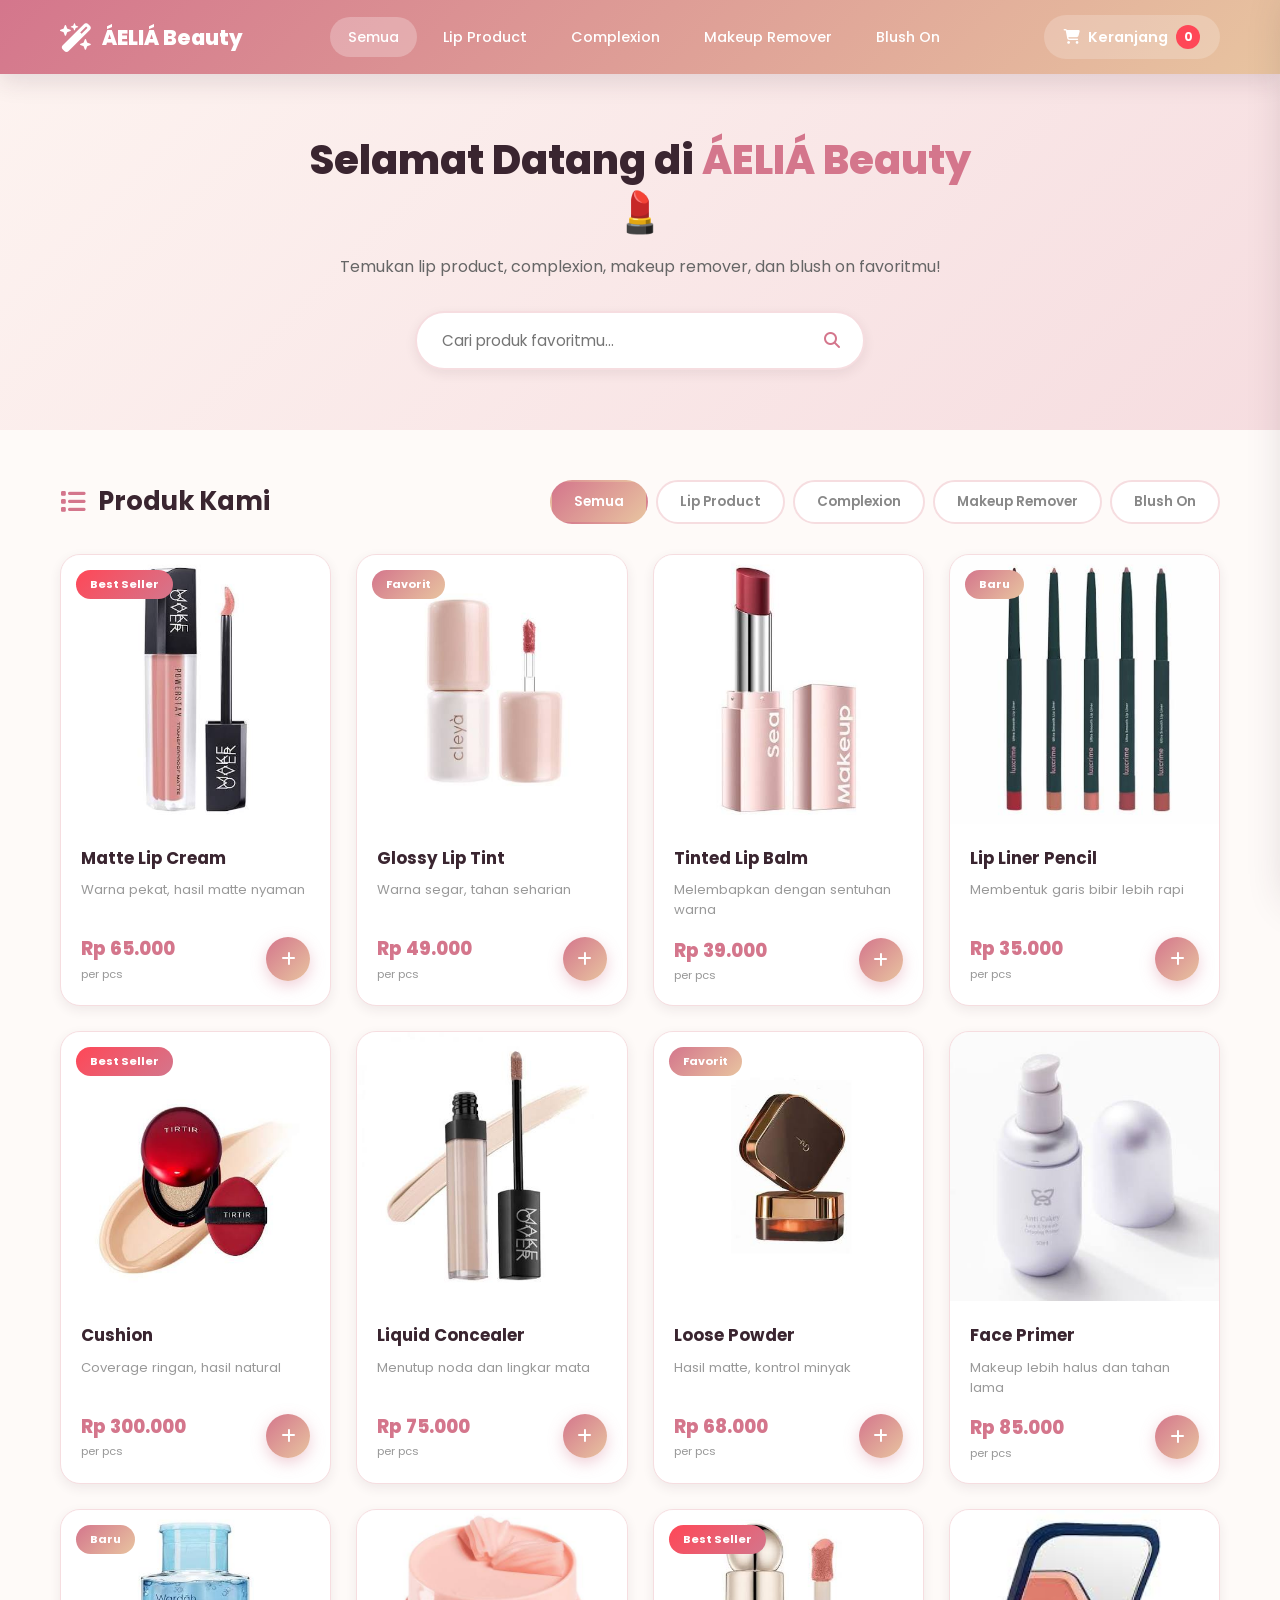
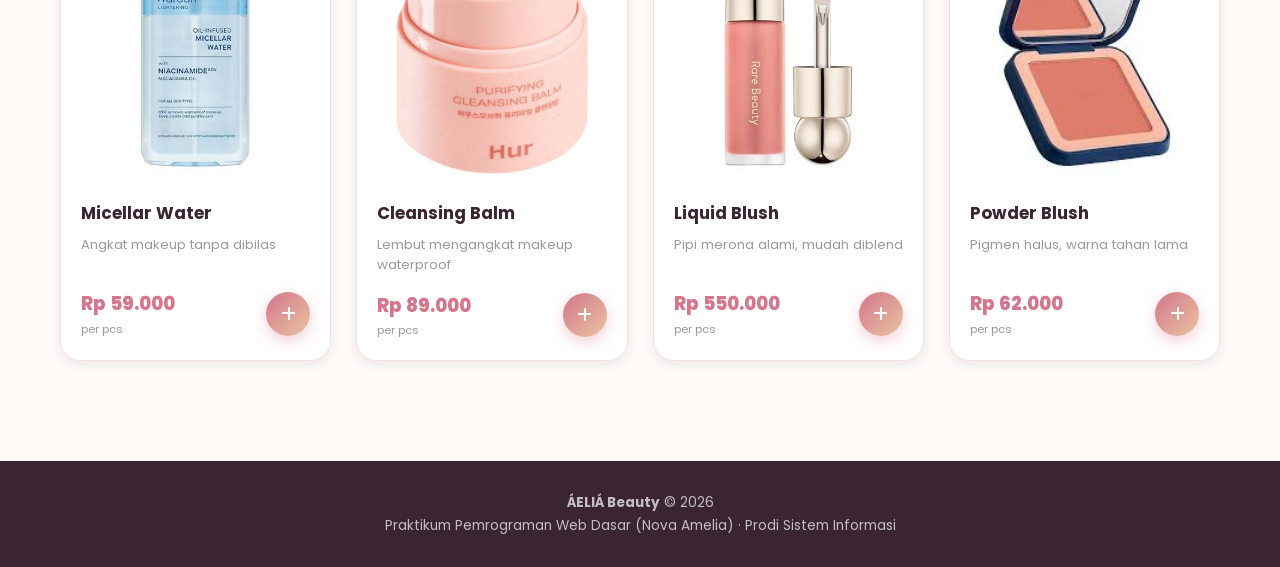
==== index.html @ 1821b833 "ini ubah ya tugas 09" ====
<!DOCTYPE html>
<html lang="id">

<head>
    <meta charset="UTF-8">
    <meta name="viewport" content="width=device-width, initial-scale=1.0">
    <title>ÁELIÁ Beauty - Your favorite makeup</title>
    <script src="https://code.jquery.com/jquery-3.7.1.min.js"
        integrity="sha256-/JqT3SQfawRcv/BIHPThkBvs0OEvtFFmqPF/lYI/Cxo=" crossorigin="anonymous"></script>
    <link rel="stylesheet" href="https://cdnjs.cloudflare.com/ajax/libs/font-awesome/6.4.0/css/all.min.css">
    <link href="https://fonts.googleapis.com/css2?family=Poppins:wght@300;400;500;600;700;800&display=swap"
        rel="stylesheet">
    <link rel="stylesheet" href="style.css">
</head>

<body>
    <!-- NAVBAR -->
    <nav class="navbar">
        <div class="nav-container">
            <div class="logo"><i class="fas fa-wand-magic-sparkles"></i><span>ÁELIÁ Beauty</span></div>
            <div class="nav-menu" id="navMenu">
                <a class="nav-link active" data-filter="all">Semua</a>
                <a class="nav-link" data-filter="lip-product">Lip Product</a>
                <a class="nav-link" data-filter="complexion">Complexion</a>
                <a class="nav-link" data-filter="makeup-remover">Makeup Remover</a>
                <a class="nav-link" data-filter="blush-on">Blush On</a>
            </div>
            <div class="cart-btn" id="cartBtn">
                <i class="fas fa-shopping-cart"></i><span class="cart-text">Keranjang</span>
                <span class="cart-badge" id="cartBadge">0</span>
            </div>
            <div class="hamburger" id="hamburger"><i class="fas fa-bars"></i></div>
        </div>
    </nav>

    <!-- HERO -->
    <section class="hero">
        <div class="hero-content">
            <h1>Selamat Datang di <span>ÁELIÁ Beauty</span> 💄</h1>
            <p>Temukan lip product, complexion, makeup remover, dan blush on favoritmu!</p>
            <div class="search-box">
                <input type="text" id="searchProduk" placeholder="Cari produk favoritmu...">
                <i class="fas fa-search"></i>
            </div>
        </div>
    </section>

    <!-- PRODUK -->
    <section class="produk-section">
        <div class="section-header">
            <h2><i class="fas fa-list"></i> Produk Kami</h2>
            <div class="filter-btns">
                <button class="filter-btn active" data-cat="all">Semua</button>
                <button class="filter-btn" data-cat="lip-product">Lip Product</button>
                <button class="filter-btn" data-cat="complexion">Complexion</button>
                <button class="filter-btn" data-cat="makeup-remover">Makeup Remover</button>
                <button class="filter-btn" data-cat="blush-on">Blush On</button>
            </div>
        </div>
        <div class="produk-grid" id="produkGrid"></div>
    </section>

    <!-- CART SIDEBAR -->
    <div class="cart-overlay" id="cartOverlay"></div>
    <aside class="cart-sidebar" id="cartSidebar">
        <div class="cart-header">
            <h3><i class="fas fa-shopping-bag"></i> Keranjang Belanja</h3>
            <button class="cart-close" id="cartClose"><i class="fas fa-times"></i></button>
        </div>
        <div class="cart-items" id="cartItems"></div>
        <div class="cart-footer">
            <div class="diskon-info" id="diskonInfo"></div>
            <div class="cart-total">
                <span>Total:</span>
                <span class="total-price" id="cartTotal">Rp 0</span>
            </div>
            <button class="btn-checkout" id="btnCheckout"><i class="fas fa-check-circle"></i> Checkout Sekarang</button>
        </div>
    </aside>

    <!-- MODAL FORM PEMBELI (Latihan 3) -->
    <div class="modal-overlay" id="modalOverlay">
        <div class="modal" role="dialog" aria-modal="true">
            <div class="modal-header">
                <h3><i class="fas fa-user-edit"></i> Data Pembeli</h3>
                <button class="cart-close" id="modalClose" type="button"><i class="fas fa-times"></i></button>
            </div>
            <form id="formPembeli" novalidate>
                <div class="modal-body">
                    <div class="ringkasan" id="ringkasanPesanan"></div>
                    <div class="form-group">
                        <label for="inputNama">Nama Lengkap</label>
                        <input type="text" id="inputNama" placeholder="Contoh: Nova  Amelia">
                        <span class="error-msg" id="errNama"></span>
                    </div>
                    <div class="form-group">
                        <label for="inputAlamat">Alamat Pengiriman</label>
                        <textarea id="inputAlamat" rows="3" placeholder="Jl. Kota Baru No. 25, Pontianak"></textarea>
                        <span class="error-msg" id="errAlamat"></span>
                    </div>
                    <div class="form-group">
                        <label for="inputHp">No. HP</label>
                        <input type="tel" id="inputHp" placeholder="08xxxxxxxxxx">
                        <span class="error-msg" id="errHp"></span>
                    </div>
                </div>
                <div class="modal-footer">
                    <button type="submit" class="btn-checkout" id="btnKonfirmasi"><i class="fas fa-check-circle"></i>
                        Konfirmasi Pesanan</button>
                </div>
            </form>
        </div>
    </div>

    <!-- TOAST -->
    <div class="toast" id="toast"><i class="fas fa-check-circle"></i><span id="toastMsg">Produk ditambahkan!</span>
    </div>

    <!-- FOOTER -->
    <footer class="footer">
        <p><strong>ÁELIÁ Beauty</strong> © 2026</p>
        <p>Praktikum Pemrograman Web Dasar (Nova Amelia) · Prodi Sistem Informasi</p>
    </footer>

    <script src="script.js"></script>
</body>

</html>
---- style.css ----
/* RESET & VARIABEL */
* {
    margin: 0;
    padding: 0;
    box-sizing: border-box;
}

:root {
    --primary: #d4768c;
    --primary-dark: #b95a72;
    --secondary: #e8c4a0;
    --accent: #c9a3a8;
    --dark: #3a2530;
    --light: #fdf3f0;
    --gradient: linear-gradient(135deg, #d4768c 0%, #e8c4a0 100%);
    --shadow-sm: 0 4px 12px rgba(58, 37, 48, .08);
    --shadow-md: 0 8px 25px rgba(58, 37, 48, .12);
    --shadow-lg: 0 15px 40px rgba(212, 118, 140, .25);
    --radius: 20px;
}

body {
    font-family: 'Poppins', sans-serif;
    background: #fefaf8;
    color: var(--dark);
    line-height: 1.7;
    overflow-x: hidden;
}

/* NAVBAR */
.navbar {
    background: var(--gradient);
    padding: 15px 0;
    position: sticky;
    top: 0;
    z-index: 100;
    box-shadow: var(--shadow-md);
}

.nav-container {
    max-width: 1200px;
    margin: 0 auto;
    padding: 0 20px;
    display: flex;
    justify-content: space-between;
    align-items: center;
    gap: 20px;
}

.logo {
    display: flex;
    align-items: center;
    gap: 10px;
    color: white;
    font-size: 1.3rem;
    font-weight: 800;
}

.logo i {
    font-size: 1.8rem;
}

.nav-menu {
    display: flex;
    gap: 8px;
    flex-wrap: wrap;
}

.nav-link {
    color: white;
    padding: 8px 18px;
    border-radius: 50px;
    font-size: .9rem;
    font-weight: 500;
    cursor: pointer;
    transition: .3s;
}

.nav-link:hover,
.nav-link.active {
    background: rgba(255, 255, 255, .25);
}

.cart-btn {
    background: rgba(255, 255, 255, .2);
    padding: 10px 20px;
    border-radius: 50px;
    color: white;
    font-weight: 600;
    font-size: .9rem;
    cursor: pointer;
    display: flex;
    align-items: center;
    gap: 8px;
    transition: .3s;
}

.cart-badge {
    background: #ff4757;
    color: white;
    width: 24px;
    height: 24px;
    border-radius: 50%;
    display: flex;
    align-items: center;
    justify-content: center;
    font-size: .75rem;
    font-weight: 700;
}

.hamburger {
    display: none;
    color: white;
    font-size: 1.5rem;
    cursor: pointer;
    background: none;
    border: none;
}

/* HERO */
.hero {
    background: linear-gradient(135deg, #fdf3f0, #f6dde0);
    padding: 60px 20px;
    text-align: center;
    position: relative;
    overflow: hidden;
}

.hero-content {
    max-width: 700px;
    margin: 0 auto;
    position: relative;
    z-index: 1;
}

.hero h1 {
    font-size: 2.5rem;
    color: var(--dark);
    margin-bottom: 15px;
    font-weight: 800;
    line-height: 1.3;
}

.hero p {
    color: #666;
    margin-bottom: 30px;
}

.hero h1 span {
    color: var(--primary);
}

.search-box {
    max-width: 450px;
    margin: 0 auto;
    position: relative;
}

.search-box input {
    width: 100%;
    padding: 16px 55px 16px 25px;
    border: 2px solid #f6dde0;
    border-radius: 50px;
    font-family: inherit;
    font-size: .95rem;
    outline: none;
    transition: .3s;
    background: white;
    box-shadow: var(--shadow-sm);
}

.search-box input:focus {
    border-color: var(--primary);
}

.search-box i {
    position: absolute;
    right: 25px;
    top: 50%;
    transform: translateY(-50%);
    color: var(--primary);
}

/* PRODUK SECTION */
.produk-section {
    max-width: 1200px;
    margin: 0 auto;
    padding: 50px 20px;
}

.section-header {
    display: flex;
    justify-content: space-between;
    align-items: center;
    margin-bottom: 30px;
    flex-wrap: wrap;
    gap: 20px;
}

.section-header h2 {
    font-size: 1.6rem;
    color: var(--dark);
    display: flex;
    align-items: center;
    gap: 12px;
}

.section-header h2 i {
    color: var(--primary);
}

.filter-btns {
    display: flex;
    gap: 8px;
    flex-wrap: wrap;
}

.filter-btn {
    padding: 10px 22px;
    border: 2px solid #f6dde0;
    background: white;
    border-radius: 50px;
    font-size: .85rem;
    font-weight: 600;
    color: #888;
    cursor: pointer;
    transition: .3s;
    font-family: inherit;
}

.filter-btn:hover,
.filter-btn.active {
    background: var(--gradient);
    color: white;
    border-color: transparent;
}

.produk-grid {
    display: grid;
    grid-template-columns: repeat(auto-fill, minmax(240px, 1fr));
    gap: 25px;
}

/* KARTU PRODUK */
.produk-card {
    background: white;
    border-radius: var(--radius);
    overflow: hidden;
    box-shadow: var(--shadow-sm);
    transition: all .4s cubic-bezier(.4, 0, .2, 1);
    border: 1px solid #f6dde0;
    position: relative;
    animation: fadeInUp .5s ease;
}

@keyframes fadeInUp {
    from {
        opacity: 0;
        transform: translateY(20px);
    }

    to {
        opacity: 1;
        transform: translateY(0);
    }
}

.produk-card:hover {
    transform: translateY(-8px);
    border-color: var(--primary);
}

.produk-img {
    aspect-ratio: 1 / 1;
    background: linear-gradient(135deg, #f6dde0, #fdf3f0);
    display: flex;
    align-items: center;
    justify-content: center;
    position: relative;
    overflow: hidden;
}

.produk-img::before {
    content: attr(data-label);
    white-space: pre-line;
    text-align: center;
    font-size: .8rem;
    color: #c9a3a8;
}

.produk-img img {
    position: absolute;
    inset: 0;
    width: 100%;
    height: 100%;
    object-fit: cover;
}

.produk-badge {
    position: absolute;
    top: 15px;
    left: 15px;
    background: var(--gradient);
    color: white;
    padding: 5px 14px;
    border-radius: 50px;
    font-size: .7rem;
    font-weight: 700;
    z-index: 2;
}

.produk-badge.hot {
    background: linear-gradient(135deg, #ff4757, #d4768c);
}

.produk-info {
    padding: 20px;
}

.produk-info h3 {
    font-size: 1.05rem;
    color: var(--dark);
    margin-bottom: 8px;
    font-weight: 700;
}

.produk-info .desc {
    font-size: .82rem;
    color: #999;
    margin-bottom: 15px;
    line-height: 1.5;
    min-height: 38px;
}

.produk-footer {
    display: flex;
    justify-content: space-between;
    align-items: center;
}

.produk-price {
    font-size: 1.15rem;
    font-weight: 800;
    color: var(--primary);
}

.produk-price small {
    font-size: .7rem;
    color: #999;
    font-weight: 400;
    display: block;
}

.btn-add-cart {
    background: var(--gradient);
    color: white;
    border: none;
    width: 44px;
    height: 44px;
    border-radius: 50%;
    cursor: pointer;
    font-size: 1rem;
    transition: .3s;
    display: flex;
    align-items: center;
    justify-content: center;
    box-shadow: 0 5px 15px rgba(212, 118, 140, .35);
}

.btn-add-cart:hover {
    transform: scale(1.1);
}

/* CART SIDEBAR */
.cart-overlay {
    position: fixed;
    inset: 0;
    background: rgba(58, 37, 48, .5);
    z-index: 998;
    display: none;
}

.cart-sidebar {
    position: fixed;
    top: 0;
    right: -420px;
    width: 400px;
    max-width: 90vw;
    height: 100%;
    background: white;
    z-index: 999;
    box-shadow: -10px 0 40px rgba(58, 37, 48, .2);
    transition: right .4s cubic-bezier(.4, 0, .2, 1);
    display: flex;
    flex-direction: column;
}

.cart-sidebar.open {
    right: 0;
}

.cart-header {
    background: var(--gradient);
    color: white;
    padding: 22px 25px;
    display: flex;
    justify-content: space-between;
    align-items: center;
}

.cart-header h3 {
    font-size: 1.1rem;
    display: flex;
    align-items: center;
    gap: 10px;
}

.cart-close {
    background: rgba(255, 255, 255, .25);
    border: none;
    color: white;
    width: 35px;
    height: 35px;
    border-radius: 50%;
    cursor: pointer;
    font-size: 1rem;
    transition: .3s;
}

.cart-items {
    flex: 1;
    overflow-y: auto;
    padding: 20px;
}

.cart-empty {
    text-align: center;
    padding: 50px 20px;
    color: #bbb;
}

.cart-item {
    display: flex;
    gap: 12px;
    padding: 14px;
    background: var(--light);
    border-radius: 14px;
    margin-bottom: 12px;
    align-items: center;
}
/*ini sudah diganti*/
.cart-item-icon {
    overflow: hidden;
    width: 55px;
    height: 55px;
    background: white;
    border-radius: 12px;
    display: flex;
    align-items: center;
    justify-content: center;
    box-shadow: var(--shadow-sm);
}

.cart-item-icon img {
    width: 100%;
    height: 100%;
    object-fit: cover;
}

.cart-item-info {
    flex: 1;
}

.cart-item-info h5 {
    font-size: .88rem;
    color: var(--dark);
    margin-bottom: 4px;
    font-weight: 600;
    white-space: nowrap;
    overflow: hidden;
    text-overflow: ellipsis;
}

.cart-item-info .price {
    font-size: .85rem;
    color: var(--primary);
    font-weight: 700;
}

.qty-control {
    display: flex;
    align-items: center;
    gap: 6px;
    margin-top: 6px;
}

.qty-btn {
    width: 24px;
    height: 24px;
    border: none;
    background: white;
    border-radius: 6px;
    cursor: pointer;
    font-weight: 700;
    color: var(--primary);
    font-size: .8rem;
    display: flex;
    align-items: center;
    justify-content: center;
    box-shadow: 0 2px 4px rgba(0, 0, 0, .05);
}

.qty-value {
    font-size: .85rem;
    font-weight: 700;
    min-width: 22px;
    text-align: center;
}

.cart-item-remove {
    background: none;
    border: none;
    color: #ff4757;
    cursor: pointer;
    font-size: .95rem;
    padding: 6px;
    border-radius: 6px;
}

.cart-footer {
    padding: 20px 25px;
    background: var(--light);
    border-top: 2px dashed #f6dde0;
}

.cart-total {
    display: flex;
    justify-content: space-between;
    align-items: center;
    margin-bottom: 15px;
}

.cart-total>span:first-child {
    color: #888;
    font-size: .9rem;
}

.cart-total .total-price {
    font-size: 1.4rem;
    font-weight: 800;
    color: var(--primary);
    text-align: right;
}

.total-price .total-old {
    display: block;
    font-size: .8rem;
    font-weight: 400;
    color: #999;
    text-decoration: line-through;
}

.diskon-info {
    display: none;
    background: #e8fff1;
    color: #1e8e4f;
    font-size: .8rem;
    font-weight: 600;
    padding: 8px 14px;
    border-radius: 12px;
    margin-bottom: 12px;
}

.btn-checkout {
    width: 100%;
    padding: 15px;
    background: var(--gradient);
    color: white;
    border: none;
    border-radius: 50px;
    font-family: inherit;
    font-weight: 700;
    font-size: .95rem;
    cursor: pointer;
    display: flex;
    align-items: center;
    justify-content: center;
    gap: 10px;
    transition: .3s;
    box-shadow: 0 8px 20px rgba(212, 118, 140, .3);
}

.btn-checkout:disabled {
    opacity: .7;
    cursor: not-allowed;
}

/* MODAL FORM PEMBELI */
.modal-overlay {
    position: fixed;
    inset: 0;
    background: rgba(58, 37, 48, .6);
    z-index: 1100;
    display: none;
    align-items: center;
    justify-content: center;
    padding: 20px;
}

.modal {
    background: white;
    width: 100%;
    max-width: 440px;
    max-height: 92vh;
    overflow-y: auto;
    border-radius: var(--radius);
    box-shadow: var(--shadow-lg);
    animation: fadeInUp .35s ease;
}

.modal-header {
    background: var(--gradient);
    color: white;
    padding: 20px 25px;
    display: flex;
    justify-content: space-between;
    align-items: center;
    border-radius: var(--radius) var(--radius) 0 0;
}

.modal-header h3 {
    font-size: 1.05rem;
    display: flex;
    align-items: center;
    gap: 10px;
}

.modal-body {
    padding: 22px 25px 5px;
}

.ringkasan {
    background: var(--light);
    border-radius: 14px;
    padding: 12px 16px;
    margin-bottom: 18px;
    font-size: .85rem;
    color: #666;
    display: flex;
    justify-content: space-between;
    align-items: center;
}

.form-group {
    margin-bottom: 16px;
}

.form-group label {
    display: block;
    font-size: .85rem;
    font-weight: 600;
    margin-bottom: 6px;
}

.form-group input,
.form-group textarea {
    width: 100%;
    padding: 12px 16px;
    border: 2px solid #f6dde0;
    border-radius: 14px;
    font-family: inherit;
    font-size: .9rem;
    outline: none;
    transition: .3s;
    resize: vertical;
}

.form-group input:focus,
.form-group textarea:focus {
    border-color: var(--primary);
}

.form-group.invalid input,
.form-group.invalid textarea {
    border-color: #ff4757;
    background: #fff8f8;
}

.error-msg {
    display: none;
    color: #ff4757;
    font-size: .78rem;
    margin-top: 4px;
}

.form-group.invalid .error-msg {
    display: block;
}

/* TOAST */
.toast {
    position: fixed;
    bottom: 30px;
    left: 50%;
    transform: translateX(-50%) translateY(100px);
    background: var(--dark);
    color: white;
    padding: 14px 28px;
    border-radius: 50px;
    font-size: .9rem;
    font-weight: 500;
    z-index: 1200;
    opacity: 0;
    transition: all .4s cubic-bezier(.4, 0, .2, 1);
    display: flex;
    align-items: center;
    gap: 10px;
    box-shadow: 0 15px 30px rgba(0, 0, 0, .25);
    pointer-events: none;
    max-width: 90vw;
}

.toast.show {
    transform: translateX(-50%) translateY(0);
    opacity: 1;
}

/* FOOTER */
.footer {
    background: var(--dark);
    color: white;
    text-align: center;
    padding: 30px 20px;
    margin-top: 50px;
}

.footer p {
    font-size: .85rem;
    color: rgba(255, 255, 255, .7);
}

/* RESPONSIVE - Mobile */
@media (max-width: 768px) {
    .hamburger {
        display: block;
    }

    .nav-menu {
        display: none;
        position: absolute;
        top: 100%;
        left: 0;
        right: 0;
        background: var(--primary-dark);
        flex-direction: column;
        padding: 15px;
        gap: 5px;
        box-shadow: var(--shadow-md);
    }

    .nav-menu.show {
        display: flex;
    }

    .nav-link {
        width: 100%;
        text-align: center;
        padding: 12px;
    }

    .cart-text {
        display: none;
    }

    .hero h1 {
        font-size: 1.7rem;
    }

    .section-header {
        flex-direction: column;
        align-items: flex-start;
    }

    .filter-btns {
        width: 100%;
        justify-content: center;
    }

    .produk-grid {
        grid-template-columns: repeat(auto-fill, minmax(160px, 1fr));
        gap: 15px;
    }

    .produk-info {
        padding: 15px;
    }

    .cart-sidebar {
        width: 100%;
        max-width: 100%;
    }
}
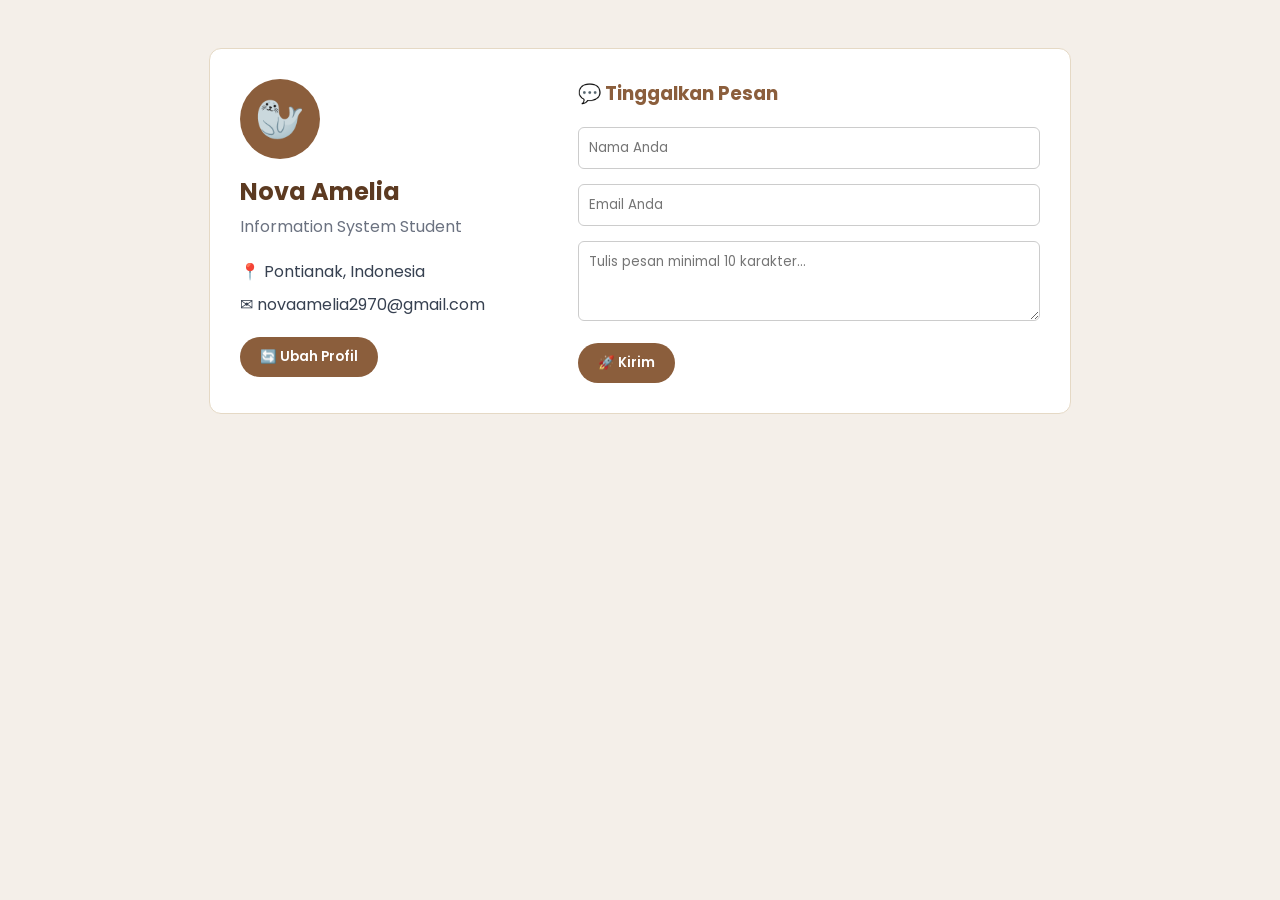
==== commit def70acc: "ini index profil terbaru" ====
--- a/index.html
+++ b/index.html
@@ -4,125 +4,292 @@
 <head>
     <meta charset="UTF-8">
     <meta name="viewport" content="width=device-width, initial-scale=1.0">
-    <title>ÁELIÁ Beauty - Your favorite makeup</title>
-    <script src="https://code.jquery.com/jquery-3.7.1.min.js"
-        integrity="sha256-/JqT3SQfawRcv/BIHPThkBvs0OEvtFFmqPF/lYI/Cxo=" crossorigin="anonymous"></script>
-    <link rel="stylesheet" href="https://cdnjs.cloudflare.com/ajax/libs/font-awesome/6.4.0/css/all.min.css">
-    <link href="https://fonts.googleapis.com/css2?family=Poppins:wght@300;400;500;600;700;800&display=swap"
-        rel="stylesheet">
-    <link rel="stylesheet" href="style.css">
+    <title>Website Profile Interaktif</title>
+
+    <!-- Instalasi jQuery via CDN -->
+    <script src="https://code.jquery.com/jquery-3.7.1.js"></script>
+
+    <!-- Memuat Font Poppins -->
+    <link href="https://fonts.googleapis.com/css2?family=Poppins:wght@400;600&display=swap" rel="stylesheet">
+
+    <style>
+        body {
+            font-family: 'Poppins', sans-serif;
+            background-color: #f4efe9;
+            color: #333;
+            padding: 40px 20px;
+            display: flex;
+            justify-content: center;
+        }
+
+        .container {
+            display: flex;
+            flex-wrap: wrap;
+            gap: 30px;
+            background: #fff;
+            padding: 30px;
+            border: 1px solid #e5d9c5;
+            border-radius: 12px;
+            max-width: 800px;
+            width: 100%;
+        }
+
+        .profile-section {
+            flex: 1;
+            min-width: 250px;
+            text-align: left;
+        }
+
+        .avatar {
+            width: 80px;
+            height: 80px;
+            background-color: #8b5e3c;
+            color: #fff;
+            font-size: 40px;
+            display: flex;
+            align-items: center;
+            justify-content: center;
+            border-radius: 50%;
+            margin-bottom: 15px;
+        }
+
+        .profile-section h2 {
+            margin: 0;
+            color: #5c3a21;
+        }
+
+        .profile-section .role {
+            color: #6b7280;
+            margin-top: 5px;
+            margin-bottom: 20px;
+        }
+
+        .profile-section ul {
+            list-style: none;
+            padding: 0;
+            margin: 0 0 20px 0;
+            color: #374151;
+        }
+
+        .profile-section li {
+            margin-bottom: 8px;
+        }
+
+        
+        .contact-section {
+            flex: 1.5;
+            min-width: 300px;
+        }
+
+        .contact-section h3 {
+            margin-top: 0;
+            color: #8b5e3c;
+            display: flex;
+            align-items: center;
+            gap: 10px;
+        }
+
+        .form-group {
+            margin-bottom: 15px;
+        }
+
+        input[type="text"],
+        textarea {
+            width: 100%;
+            padding: 10px;
+            border: 1px solid #ccc;
+            border-radius: 6px;
+            font-family: inherit;
+            box-sizing: border-box;
+        }
+
+        input[type="text"]:focus,
+        textarea:focus {
+            border-color: #8b5e3c;
+            outline: none;
+        }
+
+        textarea {
+            resize: vertical;
+            min-height: 80px;
+        }
+        button {
+            background-color: #8b5e3c;
+            color: #fff;
+            border: none;
+            padding: 10px 20px;
+            border-radius: 20px;
+            cursor: pointer;
+            font-weight: 600;
+            font-family: inherit;
+            display: inline-flex;
+            align-items: center;
+            gap: 8px;
+            transition: background-color 0.3s;
+        }
+
+        button:hover {
+            background-color: #704a2e;
+        }
+
+        .error-msg {
+            color: #dc2626;
+            font-size: 12px;
+            display: none;
+            margin-top: 5px;
+        }
+
+        .success-msg {
+            color: #16a34a;
+            background-color: #dcfce7;
+            border: 1px solid #bbf7d0;
+            padding: 10px;
+            border-radius: 6px;
+            margin-top: 15px;
+            display: none;
+            text-align: center;
+        }
+        .edit-box {
+            display: none;
+            background: #fdfaf6;
+            padding: 15px;
+            border-radius: 8px;
+            margin-top: 15px;
+            border: 1px solid #e5d9c5;
+        }
+    </style>
 </head>
 
 <body>
-    <!-- NAVBAR -->
-    <nav class="navbar">
-        <div class="nav-container">
-            <div class="logo"><i class="fas fa-wand-magic-sparkles"></i><span>ÁELIÁ Beauty</span></div>
-            <div class="nav-menu" id="navMenu">
-                <a class="nav-link active" data-filter="all">Semua</a>
-                <a class="nav-link" data-filter="lip-product">Lip Product</a>
-                <a class="nav-link" data-filter="complexion">Complexion</a>
-                <a class="nav-link" data-filter="makeup-remover">Makeup Remover</a>
-                <a class="nav-link" data-filter="blush-on">Blush On</a>
-            </div>
-            <div class="cart-btn" id="cartBtn">
-                <i class="fas fa-shopping-cart"></i><span class="cart-text">Keranjang</span>
-                <span class="cart-badge" id="cartBadge">0</span>
-            </div>
-            <div class="hamburger" id="hamburger"><i class="fas fa-bars"></i></div>
-        </div>
-    </nav>
-
-    <!-- HERO -->
-    <section class="hero">
-        <div class="hero-content">
-            <h1>Selamat Datang di <span>ÁELIÁ Beauty</span> 💄</h1>
-            <p>Temukan lip product, complexion, makeup remover, dan blush on favoritmu!</p>
-            <div class="search-box">
-                <input type="text" id="searchProduk" placeholder="Cari produk favoritmu...">
-                <i class="fas fa-search"></i>
+
+    <div class="container" id="mainContainer">
+
+        <!-- Kolom Profil -->
+        <div class="profile-section">
+            <div class="avatar">🦭</div>
+            <h2 id="profName">Nova Amelia</h2>
+            <p class="role" id="profRole">Information System Student</p>
+            <ul>
+                <li>📍 <span id="profLoc">Pontianak, Indonesia</span></li>
+                <li>✉ <span id="profEmail">novaamelia2970@gmail.com</span></li>
+            </ul>
+            <button id="btnUbah">🔄 Ubah Profil</button>
+
+            <!-- Panel Edit Tersembunyi -->
+            <div class="edit-box" id="editPanel">
+                <input type="text" id="inputEditNama" value="Nova Amelia" style="margin-bottom:10px;">
+                <input type="text" id="inputEditEmail" value="novaamelia2970@gmail.com" style="margin-bottom:10px;">
+                <button id="btnSimpan" style="padding: 6px 12px; font-size: 12px;">Simpan</button>
             </div>
         </div>
-    </section>
-
-    <!-- PRODUK -->
-    <section class="produk-section">
-        <div class="section-header">
-            <h2><i class="fas fa-list"></i> Produk Kami</h2>
-            <div class="filter-btns">
-                <button class="filter-btn active" data-cat="all">Semua</button>
-                <button class="filter-btn" data-cat="lip-product">Lip Product</button>
-                <button class="filter-btn" data-cat="complexion">Complexion</button>
-                <button class="filter-btn" data-cat="makeup-remover">Makeup Remover</button>
-                <button class="filter-btn" data-cat="blush-on">Blush On</button>
-            </div>
+
+        <!-- Kolom Kontak -->
+        <div class="contact-section">
+            <h3>💬 Tinggalkan Pesan</h3>
+            <form id="formKontak">
+
+                <div class="form-group">
+                    <input type="text" id="nama" placeholder="Nama Anda">
+                    <span class="error-msg" id="errNama">⚠️ Masukkan nama minimal 3 karakter</span>
+                </div>
+
+                <div class="form-group">
+                    <input type="text" id="email" placeholder="Email Anda">
+                    <span class="error-msg" id="errEmail">⚠️ Email tidak valid</span>
+                </div>
+
+                <div class="form-group">
+                    <textarea id="pesan" placeholder="Tulis pesan minimal 10 karakter..."></textarea>
+                    <span class="error-msg" id="errPesan">⚠️ Pesan minimal 10 karakter</span>
+                </div>
+
+                <button type="submit">🚀 Kirim</button>
+            </form>
+
+            <div class="success-msg" id="msgSukses">✔️ Pesan berhasil dikirim!</div>
         </div>
-        <div class="produk-grid" id="produkGrid"></div>
-    </section>
-
-    <!-- CART SIDEBAR -->
-    <div class="cart-overlay" id="cartOverlay"></div>
-    <aside class="cart-sidebar" id="cartSidebar">
-        <div class="cart-header">
-            <h3><i class="fas fa-shopping-bag"></i> Keranjang Belanja</h3>
-            <button class="cart-close" id="cartClose"><i class="fas fa-times"></i></button>
-        </div>
-        <div class="cart-items" id="cartItems"></div>
-        <div class="cart-footer">
-            <div class="diskon-info" id="diskonInfo"></div>
-            <div class="cart-total">
-                <span>Total:</span>
-                <span class="total-price" id="cartTotal">Rp 0</span>
-            </div>
-            <button class="btn-checkout" id="btnCheckout"><i class="fas fa-check-circle"></i> Checkout Sekarang</button>
-        </div>
-    </aside>
-
-    <!-- MODAL FORM PEMBELI (Latihan 3) -->
-    <div class="modal-overlay" id="modalOverlay">
-        <div class="modal" role="dialog" aria-modal="true">
-            <div class="modal-header">
-                <h3><i class="fas fa-user-edit"></i> Data Pembeli</h3>
-                <button class="cart-close" id="modalClose" type="button"><i class="fas fa-times"></i></button>
-            </div>
-            <form id="formPembeli" novalidate>
-                <div class="modal-body">
-                    <div class="ringkasan" id="ringkasanPesanan"></div>
-                    <div class="form-group">
-                        <label for="inputNama">Nama Lengkap</label>
-                        <input type="text" id="inputNama" placeholder="Contoh: Nova  Amelia">
-                        <span class="error-msg" id="errNama"></span>
-                    </div>
-                    <div class="form-group">
-                        <label for="inputAlamat">Alamat Pengiriman</label>
-                        <textarea id="inputAlamat" rows="3" placeholder="Jl. Kota Baru No. 25, Pontianak"></textarea>
-                        <span class="error-msg" id="errAlamat"></span>
-                    </div>
-                    <div class="form-group">
-                        <label for="inputHp">No. HP</label>
-                        <input type="tel" id="inputHp" placeholder="08xxxxxxxxxx">
-                        <span class="error-msg" id="errHp"></span>
-                    </div>
-                </div>
-                <div class="modal-footer">
-                    <button type="submit" class="btn-checkout" id="btnKonfirmasi"><i class="fas fa-check-circle"></i>
-                        Konfirmasi Pesanan</button>
-                </div>
-            </form>
-        </div>
+
     </div>
 
-    <!-- TOAST -->
-    <div class="toast" id="toast"><i class="fas fa-check-circle"></i><span id="toastMsg">Produk ditambahkan!</span>
-    </div>
-
-    <!-- FOOTER -->
-    <footer class="footer">
-        <p><strong>ÁELIÁ Beauty</strong> © 2026</p>
-        <p>Praktikum Pemrograman Web Dasar (Nova Amelia) · Prodi Sistem Informasi</p>
-    </footer>
-
-    <script src="script.js"></script>
+    <script>
+        $(document).ready(function () {
+
+            $("#mainContainer").hover(
+                function () { $(this).css("box-shadow", "0 10px 25px rgba(139, 94, 60, 0.15)"); },
+                function () { $(this).css("box-shadow", "none"); }
+            );
+            $("#btnUbah").click(function () {
+                $("#editPanel").slideToggle();
+
+                if ($(this).text() === "🔄 Ubah Profil") {
+                    $(this).text("Tutup Edit");
+                } else {
+                    $(this).text("🔄 Ubah Profil");
+                }
+            });
+
+            // Menyimpan data profil
+            $("#btnSimpan").click(function () {
+                let namaBaru = $("#inputEditNama").val().trim();
+                let emailBaru = $("#inputEditEmail").val().trim();
+
+                if (namaBaru !== "") {
+                    // Mengubah nama
+                    $("#profName").html("<strong>" + namaBaru + "</strong>");
+
+                    // Mengubah email
+                    if (emailBaru !== "") {
+                        $("#profEmail").text(emailBaru);
+                    }
+
+                    // Menutup panel edit dan mengembalikan teks tombol
+                    $("#editPanel").slideToggle();
+                    $("#btnUbah").text("🔄 Ubah Profil");
+                }
+            });
+
+            $("#formKontak").submit(function (e) {
+                e.preventDefault();
+
+                let valid = true;
+
+                let nama = $("#nama").val().trim();
+                let email = $("#email").val().trim();
+                let pesan = $("#pesan").val().trim();
+
+                if (nama.length < 3) {
+                    $("#errNama").show();
+                    valid = false;
+                } else {
+                    $("#errNama").hide();
+                }
+
+                if (email.indexOf("@") === -1 || email.indexOf(".") === -1) {
+                    $("#errEmail").show();
+                    valid = false;
+                } else {
+                    $("#errEmail").hide();
+                }
+
+                if (pesan.length < 10) {
+                    $("#errPesan").show();
+                    valid = false;
+                } else {
+                    $("#errPesan").hide();
+                }
+                
+                if (valid) {
+                    // Menampilkan pesan sukses
+                    $("#msgSukses").fadeIn(400).delay(3000).fadeOut(400);
+
+                    // Mengosongkan form
+                    $("#formKontak").trigger("reset");
+                }
+            });
+
+        });
+    </script>
+
 </body>
 
-</html>
+</html>
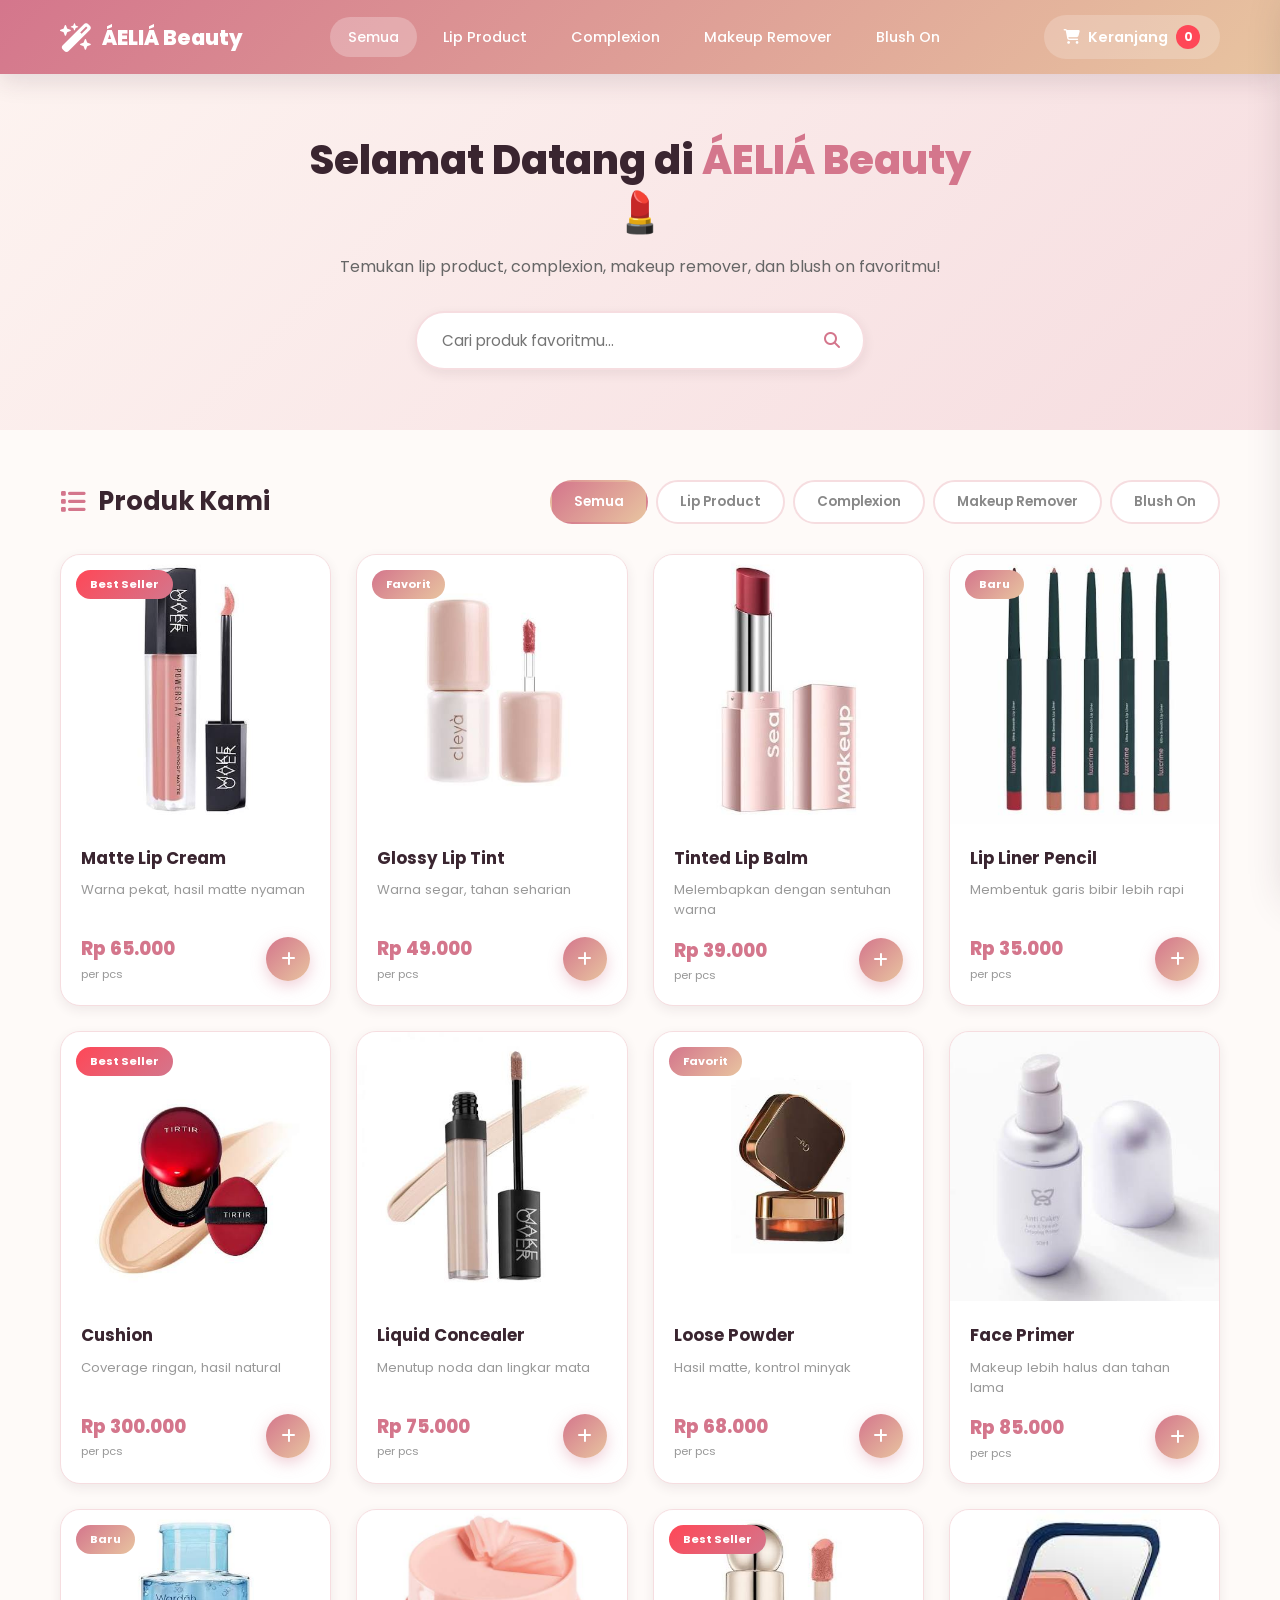
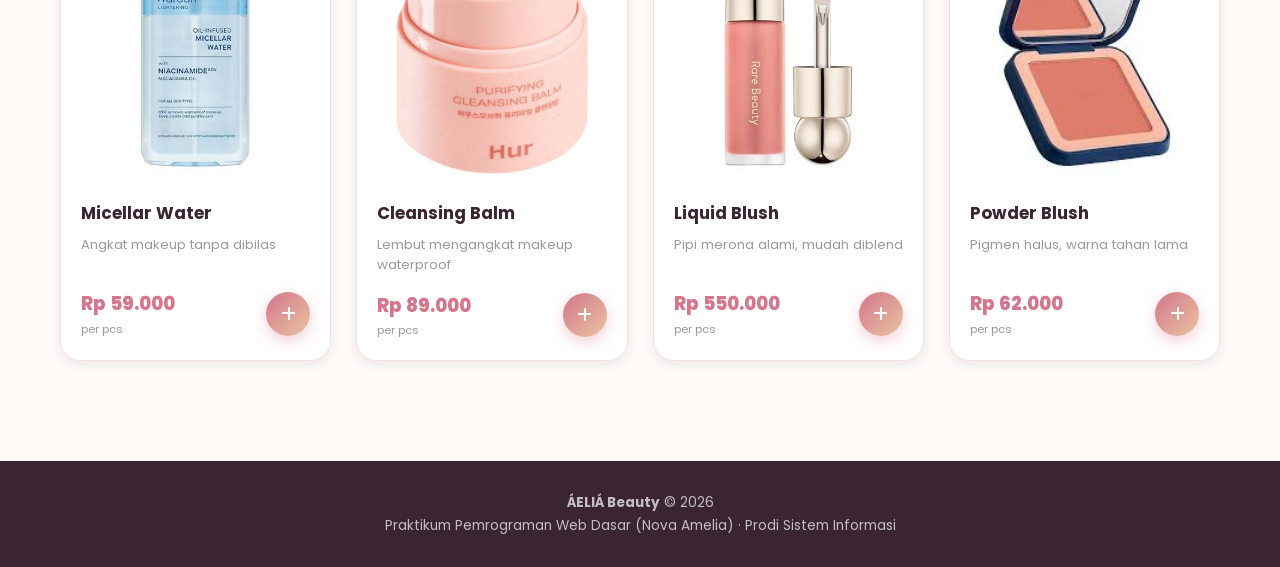
==== commit 3cf208a8: "ini update tgs ubah" ====
--- a/index.html
+++ b/index.html
@@ -4,292 +4,125 @@
 <head>
     <meta charset="UTF-8">
     <meta name="viewport" content="width=device-width, initial-scale=1.0">
-    <title>Website Profile Interaktif</title>
-
-    <!-- Instalasi jQuery via CDN -->
-    <script src="https://code.jquery.com/jquery-3.7.1.js"></script>
-
-    <!-- Memuat Font Poppins -->
-    <link href="https://fonts.googleapis.com/css2?family=Poppins:wght@400;600&display=swap" rel="stylesheet">
-
-    <style>
-        body {
-            font-family: 'Poppins', sans-serif;
-            background-color: #f4efe9;
-            color: #333;
-            padding: 40px 20px;
-            display: flex;
-            justify-content: center;
-        }
-
-        .container {
-            display: flex;
-            flex-wrap: wrap;
-            gap: 30px;
-            background: #fff;
-            padding: 30px;
-            border: 1px solid #e5d9c5;
-            border-radius: 12px;
-            max-width: 800px;
-            width: 100%;
-        }
-
-        .profile-section {
-            flex: 1;
-            min-width: 250px;
-            text-align: left;
-        }
-
-        .avatar {
-            width: 80px;
-            height: 80px;
-            background-color: #8b5e3c;
-            color: #fff;
-            font-size: 40px;
-            display: flex;
-            align-items: center;
-            justify-content: center;
-            border-radius: 50%;
-            margin-bottom: 15px;
-        }
-
-        .profile-section h2 {
-            margin: 0;
-            color: #5c3a21;
-        }
-
-        .profile-section .role {
-            color: #6b7280;
-            margin-top: 5px;
-            margin-bottom: 20px;
-        }
-
-        .profile-section ul {
-            list-style: none;
-            padding: 0;
-            margin: 0 0 20px 0;
-            color: #374151;
-        }
-
-        .profile-section li {
-            margin-bottom: 8px;
-        }
-
-        
-        .contact-section {
-            flex: 1.5;
-            min-width: 300px;
-        }
-
-        .contact-section h3 {
-            margin-top: 0;
-            color: #8b5e3c;
-            display: flex;
-            align-items: center;
-            gap: 10px;
-        }
-
-        .form-group {
-            margin-bottom: 15px;
-        }
-
-        input[type="text"],
-        textarea {
-            width: 100%;
-            padding: 10px;
-            border: 1px solid #ccc;
-            border-radius: 6px;
-            font-family: inherit;
-            box-sizing: border-box;
-        }
-
-        input[type="text"]:focus,
-        textarea:focus {
-            border-color: #8b5e3c;
-            outline: none;
-        }
-
-        textarea {
-            resize: vertical;
-            min-height: 80px;
-        }
-        button {
-            background-color: #8b5e3c;
-            color: #fff;
-            border: none;
-            padding: 10px 20px;
-            border-radius: 20px;
-            cursor: pointer;
-            font-weight: 600;
-            font-family: inherit;
-            display: inline-flex;
-            align-items: center;
-            gap: 8px;
-            transition: background-color 0.3s;
-        }
-
-        button:hover {
-            background-color: #704a2e;
-        }
-
-        .error-msg {
-            color: #dc2626;
-            font-size: 12px;
-            display: none;
-            margin-top: 5px;
-        }
-
-        .success-msg {
-            color: #16a34a;
-            background-color: #dcfce7;
-            border: 1px solid #bbf7d0;
-            padding: 10px;
-            border-radius: 6px;
-            margin-top: 15px;
-            display: none;
-            text-align: center;
-        }
-        .edit-box {
-            display: none;
-            background: #fdfaf6;
-            padding: 15px;
-            border-radius: 8px;
-            margin-top: 15px;
-            border: 1px solid #e5d9c5;
-        }
-    </style>
+    <title>ÁELIÁ Beauty - Your favorite makeup</title>
+    <script src="https://code.jquery.com/jquery-3.7.1.min.js"
+        integrity="sha256-/JqT3SQfawRcv/BIHPThkBvs0OEvtFFmqPF/lYI/Cxo=" crossorigin="anonymous"></script>
+    <link rel="stylesheet" href="https://cdnjs.cloudflare.com/ajax/libs/font-awesome/6.4.0/css/all.min.css">
+    <link href="https://fonts.googleapis.com/css2?family=Poppins:wght@300;400;500;600;700;800&display=swap"
+        rel="stylesheet">
+    <link rel="stylesheet" href="style.css">
 </head>
 
 <body>
+    <!-- NAVBAR -->
+    <nav class="navbar">
+        <div class="nav-container">
+            <div class="logo"><i class="fas fa-wand-magic-sparkles"></i><span>ÁELIÁ Beauty</span></div>
+            <div class="nav-menu" id="navMenu">
+                <a class="nav-link active" data-filter="all">Semua</a>
+                <a class="nav-link" data-filter="lip-product">Lip Product</a>
+                <a class="nav-link" data-filter="complexion">Complexion</a>
+                <a class="nav-link" data-filter="makeup-remover">Makeup Remover</a>
+                <a class="nav-link" data-filter="blush-on">Blush On</a>
+            </div>
+            <div class="cart-btn" id="cartBtn">
+                <i class="fas fa-shopping-cart"></i><span class="cart-text">Keranjang</span>
+                <span class="cart-badge" id="cartBadge">0</span>
+            </div>
+            <div class="hamburger" id="hamburger"><i class="fas fa-bars"></i></div>
+        </div>
+    </nav>
 
-    <div class="container" id="mainContainer">
-
-        <!-- Kolom Profil -->
-        <div class="profile-section">
-            <div class="avatar">🦭</div>
-            <h2 id="profName">Nova Amelia</h2>
-            <p class="role" id="profRole">Information System Student</p>
-            <ul>
-                <li>📍 <span id="profLoc">Pontianak, Indonesia</span></li>
-                <li>✉ <span id="profEmail">novaamelia2970@gmail.com</span></li>
-            </ul>
-            <button id="btnUbah">🔄 Ubah Profil</button>
-
-            <!-- Panel Edit Tersembunyi -->
-            <div class="edit-box" id="editPanel">
-                <input type="text" id="inputEditNama" value="Nova Amelia" style="margin-bottom:10px;">
-                <input type="text" id="inputEditEmail" value="novaamelia2970@gmail.com" style="margin-bottom:10px;">
-                <button id="btnSimpan" style="padding: 6px 12px; font-size: 12px;">Simpan</button>
+    <!-- HERO -->
+    <section class="hero">
+        <div class="hero-content">
+            <h1>Selamat Datang di <span>ÁELIÁ Beauty</span> 💄</h1>
+            <p>Temukan lip product, complexion, makeup remover, dan blush on favoritmu!</p>
+            <div class="search-box">
+                <input type="text" id="searchProduk" placeholder="Cari produk favoritmu...">
+                <i class="fas fa-search"></i>
             </div>
         </div>
+    </section>
 
-        <!-- Kolom Kontak -->
-        <div class="contact-section">
-            <h3>💬 Tinggalkan Pesan</h3>
-            <form id="formKontak">
+    <!-- PRODUK -->
+    <section class="produk-section">
+        <div class="section-header">
+            <h2><i class="fas fa-list"></i> Produk Kami</h2>
+            <div class="filter-btns">
+                <button class="filter-btn active" data-cat="all">Semua</button>
+                <button class="filter-btn" data-cat="lip-product">Lip Product</button>
+                <button class="filter-btn" data-cat="complexion">Complexion</button>
+                <button class="filter-btn" data-cat="makeup-remover">Makeup Remover</button>
+                <button class="filter-btn" data-cat="blush-on">Blush On</button>
+            </div>
+        </div>
+        <div class="produk-grid" id="produkGrid"></div>
+    </section>
 
-                <div class="form-group">
-                    <input type="text" id="nama" placeholder="Nama Anda">
-                    <span class="error-msg" id="errNama">⚠️ Masukkan nama minimal 3 karakter</span>
+    <!-- CART SIDEBAR -->
+    <div class="cart-overlay" id="cartOverlay"></div>
+    <aside class="cart-sidebar" id="cartSidebar">
+        <div class="cart-header">
+            <h3><i class="fas fa-shopping-bag"></i> Keranjang Belanja</h3>
+            <button class="cart-close" id="cartClose"><i class="fas fa-times"></i></button>
+        </div>
+        <div class="cart-items" id="cartItems"></div>
+        <div class="cart-footer">
+            <div class="diskon-info" id="diskonInfo"></div>
+            <div class="cart-total">
+                <span>Total:</span>
+                <span class="total-price" id="cartTotal">Rp 0</span>
+            </div>
+            <button class="btn-checkout" id="btnCheckout"><i class="fas fa-check-circle"></i> Checkout Sekarang</button>
+        </div>
+    </aside>
+
+    <!-- MODAL FORM PEMBELI (Latihan 3) -->
+    <div class="modal-overlay" id="modalOverlay">
+        <div class="modal" role="dialog" aria-modal="true">
+            <div class="modal-header">
+                <h3><i class="fas fa-user-edit"></i> Data Pembeli</h3>
+                <button class="cart-close" id="modalClose" type="button"><i class="fas fa-times"></i></button>
+            </div>
+            <form id="formPembeli" novalidate>
+                <div class="modal-body">
+                    <div class="ringkasan" id="ringkasanPesanan"></div>
+                    <div class="form-group">
+                        <label for="inputNama">Nama Lengkap</label>
+                        <input type="text" id="inputNama" placeholder="Contoh: Nova  Amelia">
+                        <span class="error-msg" id="errNama"></span>
+                    </div>
+                    <div class="form-group">
+                        <label for="inputAlamat">Alamat Pengiriman</label>
+                        <textarea id="inputAlamat" rows="3" placeholder="Jl. Kota Baru No. 25, Pontianak"></textarea>
+                        <span class="error-msg" id="errAlamat"></span>
+                    </div>
+                    <div class="form-group">
+                        <label for="inputHp">No. HP</label>
+                        <input type="tel" id="inputHp" placeholder="08xxxxxxxxxx">
+                        <span class="error-msg" id="errHp"></span>
+                    </div>
                 </div>
-
-                <div class="form-group">
-                    <input type="text" id="email" placeholder="Email Anda">
-                    <span class="error-msg" id="errEmail">⚠️ Email tidak valid</span>
+                <div class="modal-footer">
+                    <button type="submit" class="btn-checkout" id="btnKonfirmasi"><i class="fas fa-check-circle"></i>
+                        Konfirmasi Pesanan</button>
                 </div>
-
-                <div class="form-group">
-                    <textarea id="pesan" placeholder="Tulis pesan minimal 10 karakter..."></textarea>
-                    <span class="error-msg" id="errPesan">⚠️ Pesan minimal 10 karakter</span>
-                </div>
-
-                <button type="submit">🚀 Kirim</button>
             </form>
-
-            <div class="success-msg" id="msgSukses">✔️ Pesan berhasil dikirim!</div>
         </div>
-
     </div>
 
-    <script>
-        $(document).ready(function () {
+    <!-- TOAST -->
+    <div class="toast" id="toast"><i class="fas fa-check-circle"></i><span id="toastMsg">Produk ditambahkan!</span>
+    </div>
 
-            $("#mainContainer").hover(
-                function () { $(this).css("box-shadow", "0 10px 25px rgba(139, 94, 60, 0.15)"); },
-                function () { $(this).css("box-shadow", "none"); }
-            );
-            $("#btnUbah").click(function () {
-                $("#editPanel").slideToggle();
+    <!-- FOOTER -->
+    <footer class="footer">
+        <p><strong>ÁELIÁ Beauty</strong> © 2026</p>
+        <p>Praktikum Pemrograman Web Dasar (Nova Amelia) · Prodi Sistem Informasi</p>
+    </footer>
 
-                if ($(this).text() === "🔄 Ubah Profil") {
-                    $(this).text("Tutup Edit");
-                } else {
-                    $(this).text("🔄 Ubah Profil");
-                }
-            });
-
-            // Menyimpan data profil
-            $("#btnSimpan").click(function () {
-                let namaBaru = $("#inputEditNama").val().trim();
-                let emailBaru = $("#inputEditEmail").val().trim();
-
-                if (namaBaru !== "") {
-                    // Mengubah nama
-                    $("#profName").html("<strong>" + namaBaru + "</strong>");
-
-                    // Mengubah email
-                    if (emailBaru !== "") {
-                        $("#profEmail").text(emailBaru);
-                    }
-
-                    // Menutup panel edit dan mengembalikan teks tombol
-                    $("#editPanel").slideToggle();
-                    $("#btnUbah").text("🔄 Ubah Profil");
-                }
-            });
-
-            $("#formKontak").submit(function (e) {
-                e.preventDefault();
-
-                let valid = true;
-
-                let nama = $("#nama").val().trim();
-                let email = $("#email").val().trim();
-                let pesan = $("#pesan").val().trim();
-
-                if (nama.length < 3) {
-                    $("#errNama").show();
-                    valid = false;
-                } else {
-                    $("#errNama").hide();
-                }
-
-                if (email.indexOf("@") === -1 || email.indexOf(".") === -1) {
-                    $("#errEmail").show();
-                    valid = false;
-                } else {
-                    $("#errEmail").hide();
-                }
-
-                if (pesan.length < 10) {
-                    $("#errPesan").show();
-                    valid = false;
-                } else {
-                    $("#errPesan").hide();
-                }
-                
-                if (valid) {
-                    // Menampilkan pesan sukses
-                    $("#msgSukses").fadeIn(400).delay(3000).fadeOut(400);
-
-                    // Mengosongkan form
-                    $("#formKontak").trigger("reset");
-                }
-            });
-
-        });
-    </script>
-
+    <script src="script.js"></script>
 </body>
 
-</html>+</html>
--- a/style.css
+++ b/style.css
@@ -0,0 +1,802 @@
+/* RESET & VARIABEL */
+* {
+    margin: 0;
+    padding: 0;
+    box-sizing: border-box;
+}
+
+:root {
+    --primary: #d4768c;
+    --primary-dark: #b95a72;
+    --secondary: #e8c4a0;
+    --accent: #c9a3a8;
+    --dark: #3a2530;
+    --light: #fdf3f0;
+    --gradient: linear-gradient(135deg, #d4768c 0%, #e8c4a0 100%);
+    --shadow-sm: 0 4px 12px rgba(58, 37, 48, .08);
+    --shadow-md: 0 8px 25px rgba(58, 37, 48, .12);
+    --shadow-lg: 0 15px 40px rgba(212, 118, 140, .25);
+    --radius: 20px;
+}
+
+body {
+    font-family: 'Poppins', sans-serif;
+    background: #fefaf8;
+    color: var(--dark);
+    line-height: 1.7;
+    overflow-x: hidden;
+}
+
+/* NAVBAR */
+.navbar {
+    background: var(--gradient);
+    padding: 15px 0;
+    position: sticky;
+    top: 0;
+    z-index: 100;
+    box-shadow: var(--shadow-md);
+}
+
+.nav-container {
+    max-width: 1200px;
+    margin: 0 auto;
+    padding: 0 20px;
+    display: flex;
+    justify-content: space-between;
+    align-items: center;
+    gap: 20px;
+}
+
+.logo {
+    display: flex;
+    align-items: center;
+    gap: 10px;
+    color: white;
+    font-size: 1.3rem;
+    font-weight: 800;
+}
+
+.logo i {
+    font-size: 1.8rem;
+}
+
+.nav-menu {
+    display: flex;
+    gap: 8px;
+    flex-wrap: wrap;
+}
+
+.nav-link {
+    color: white;
+    padding: 8px 18px;
+    border-radius: 50px;
+    font-size: .9rem;
+    font-weight: 500;
+    cursor: pointer;
+    transition: .3s;
+}
+
+.nav-link:hover,
+.nav-link.active {
+    background: rgba(255, 255, 255, .25);
+}
+
+.cart-btn {
+    background: rgba(255, 255, 255, .2);
+    padding: 10px 20px;
+    border-radius: 50px;
+    color: white;
+    font-weight: 600;
+    font-size: .9rem;
+    cursor: pointer;
+    display: flex;
+    align-items: center;
+    gap: 8px;
+    transition: .3s;
+}
+
+.cart-badge {
+    background: #ff4757;
+    color: white;
+    width: 24px;
+    height: 24px;
+    border-radius: 50%;
+    display: flex;
+    align-items: center;
+    justify-content: center;
+    font-size: .75rem;
+    font-weight: 700;
+}
+
+.hamburger {
+    display: none;
+    color: white;
+    font-size: 1.5rem;
+    cursor: pointer;
+    background: none;
+    border: none;
+}
+
+/* HERO */
+.hero {
+    background: linear-gradient(135deg, #fdf3f0, #f6dde0);
+    padding: 60px 20px;
+    text-align: center;
+    position: relative;
+    overflow: hidden;
+}
+
+.hero-content {
+    max-width: 700px;
+    margin: 0 auto;
+    position: relative;
+    z-index: 1;
+}
+
+.hero h1 {
+    font-size: 2.5rem;
+    color: var(--dark);
+    margin-bottom: 15px;
+    font-weight: 800;
+    line-height: 1.3;
+}
+
+.hero p {
+    color: #666;
+    margin-bottom: 30px;
+}
+
+.hero h1 span {
+    color: var(--primary);
+}
+
+.search-box {
+    max-width: 450px;
+    margin: 0 auto;
+    position: relative;
+}
+
+.search-box input {
+    width: 100%;
+    padding: 16px 55px 16px 25px;
+    border: 2px solid #f6dde0;
+    border-radius: 50px;
+    font-family: inherit;
+    font-size: .95rem;
+    outline: none;
+    transition: .3s;
+    background: white;
+    box-shadow: var(--shadow-sm);
+}
+
+.search-box input:focus {
+    border-color: var(--primary);
+}
+
+.search-box i {
+    position: absolute;
+    right: 25px;
+    top: 50%;
+    transform: translateY(-50%);
+    color: var(--primary);
+}
+
+/* PRODUK SECTION */
+.produk-section {
+    max-width: 1200px;
+    margin: 0 auto;
+    padding: 50px 20px;
+}
+
+.section-header {
+    display: flex;
+    justify-content: space-between;
+    align-items: center;
+    margin-bottom: 30px;
+    flex-wrap: wrap;
+    gap: 20px;
+}
+
+.section-header h2 {
+    font-size: 1.6rem;
+    color: var(--dark);
+    display: flex;
+    align-items: center;
+    gap: 12px;
+}
+
+.section-header h2 i {
+    color: var(--primary);
+}
+
+.filter-btns {
+    display: flex;
+    gap: 8px;
+    flex-wrap: wrap;
+}
+
+.filter-btn {
+    padding: 10px 22px;
+    border: 2px solid #f6dde0;
+    background: white;
+    border-radius: 50px;
+    font-size: .85rem;
+    font-weight: 600;
+    color: #888;
+    cursor: pointer;
+    transition: .3s;
+    font-family: inherit;
+}
+
+.filter-btn:hover,
+.filter-btn.active {
+    background: var(--gradient);
+    color: white;
+    border-color: transparent;
+}
+
+.produk-grid {
+    display: grid;
+    grid-template-columns: repeat(auto-fill, minmax(240px, 1fr));
+    gap: 25px;
+}
+
+/* KARTU PRODUK */
+.produk-card {
+    background: white;
+    border-radius: var(--radius);
+    overflow: hidden;
+    box-shadow: var(--shadow-sm);
+    transition: all .4s cubic-bezier(.4, 0, .2, 1);
+    border: 1px solid #f6dde0;
+    position: relative;
+    animation: fadeInUp .5s ease;
+}
+
+@keyframes fadeInUp {
+    from {
+        opacity: 0;
+        transform: translateY(20px);
+    }
+
+    to {
+        opacity: 1;
+        transform: translateY(0);
+    }
+}
+
+.produk-card:hover {
+    transform: translateY(-8px);
+    border-color: var(--primary);
+}
+
+.produk-img {
+    aspect-ratio: 1 / 1;
+    background: linear-gradient(135deg, #f6dde0, #fdf3f0);
+    display: flex;
+    align-items: center;
+    justify-content: center;
+    position: relative;
+    overflow: hidden;
+}
+
+.produk-img::before {
+    content: attr(data-label);
+    white-space: pre-line;
+    text-align: center;
+    font-size: .8rem;
+    color: #c9a3a8;
+}
+
+.produk-img img {
+    position: absolute;
+    inset: 0;
+    width: 100%;
+    height: 100%;
+    object-fit: cover;
+}
+
+.produk-badge {
+    position: absolute;
+    top: 15px;
+    left: 15px;
+    background: var(--gradient);
+    color: white;
+    padding: 5px 14px;
+    border-radius: 50px;
+    font-size: .7rem;
+    font-weight: 700;
+    z-index: 2;
+}
+
+.produk-badge.hot {
+    background: linear-gradient(135deg, #ff4757, #d4768c);
+}
+
+.produk-info {
+    padding: 20px;
+}
+
+.produk-info h3 {
+    font-size: 1.05rem;
+    color: var(--dark);
+    margin-bottom: 8px;
+    font-weight: 700;
+}
+
+.produk-info .desc {
+    font-size: .82rem;
+    color: #999;
+    margin-bottom: 15px;
+    line-height: 1.5;
+    min-height: 38px;
+}
+
+.produk-footer {
+    display: flex;
+    justify-content: space-between;
+    align-items: center;
+}
+
+.produk-price {
+    font-size: 1.15rem;
+    font-weight: 800;
+    color: var(--primary);
+}
+
+.produk-price small {
+    font-size: .7rem;
+    color: #999;
+    font-weight: 400;
+    display: block;
+}
+
+.btn-add-cart {
+    background: var(--gradient);
+    color: white;
+    border: none;
+    width: 44px;
+    height: 44px;
+    border-radius: 50%;
+    cursor: pointer;
+    font-size: 1rem;
+    transition: .3s;
+    display: flex;
+    align-items: center;
+    justify-content: center;
+    box-shadow: 0 5px 15px rgba(212, 118, 140, .35);
+}
+
+.btn-add-cart:hover {
+    transform: scale(1.1);
+}
+
+/* CART SIDEBAR */
+.cart-overlay {
+    position: fixed;
+    inset: 0;
+    background: rgba(58, 37, 48, .5);
+    z-index: 998;
+    display: none;
+}
+
+.cart-sidebar {
+    position: fixed;
+    top: 0;
+    right: -420px;
+    width: 400px;
+    max-width: 90vw;
+    height: 100%;
+    background: white;
+    z-index: 999;
+    box-shadow: -10px 0 40px rgba(58, 37, 48, .2);
+    transition: right .4s cubic-bezier(.4, 0, .2, 1);
+    display: flex;
+    flex-direction: column;
+}
+
+.cart-sidebar.open {
+    right: 0;
+}
+
+.cart-header {
+    background: var(--gradient);
+    color: white;
+    padding: 22px 25px;
+    display: flex;
+    justify-content: space-between;
+    align-items: center;
+}
+
+.cart-header h3 {
+    font-size: 1.1rem;
+    display: flex;
+    align-items: center;
+    gap: 10px;
+}
+
+.cart-close {
+    background: rgba(255, 255, 255, .25);
+    border: none;
+    color: white;
+    width: 35px;
+    height: 35px;
+    border-radius: 50%;
+    cursor: pointer;
+    font-size: 1rem;
+    transition: .3s;
+}
+
+.cart-items {
+    flex: 1;
+    overflow-y: auto;
+    padding: 20px;
+}
+
+.cart-empty {
+    text-align: center;
+    padding: 50px 20px;
+    color: #bbb;
+}
+
+.cart-item {
+    display: flex;
+    gap: 12px;
+    padding: 14px;
+    background: var(--light);
+    border-radius: 14px;
+    margin-bottom: 12px;
+    align-items: center;
+}
+/*ini sudah diganti*/
+.cart-item-icon {
+    overflow: hidden;
+    width: 55px;
+    height: 55px;
+    background: white;
+    border-radius: 12px;
+    display: flex;
+    align-items: center;
+    justify-content: center;
+    box-shadow: var(--shadow-sm);
+}
+
+.cart-item-icon img {
+    width: 100%;
+    height: 100%;
+    object-fit: cover;
+}
+
+.cart-item-info {
+    flex: 1;
+}
+
+.cart-item-info h5 {
+    font-size: .88rem;
+    color: var(--dark);
+    margin-bottom: 4px;
+    font-weight: 600;
+    white-space: nowrap;
+    overflow: hidden;
+    text-overflow: ellipsis;
+}
+
+.cart-item-info .price {
+    font-size: .85rem;
+    color: var(--primary);
+    font-weight: 700;
+}
+
+.qty-control {
+    display: flex;
+    align-items: center;
+    gap: 6px;
+    margin-top: 6px;
+}
+
+.qty-btn {
+    width: 24px;
+    height: 24px;
+    border: none;
+    background: white;
+    border-radius: 6px;
+    cursor: pointer;
+    font-weight: 700;
+    color: var(--primary);
+    font-size: .8rem;
+    display: flex;
+    align-items: center;
+    justify-content: center;
+    box-shadow: 0 2px 4px rgba(0, 0, 0, .05);
+}
+
+.qty-value {
+    font-size: .85rem;
+    font-weight: 700;
+    min-width: 22px;
+    text-align: center;
+}
+
+.cart-item-remove {
+    background: none;
+    border: none;
+    color: #ff4757;
+    cursor: pointer;
+    font-size: .95rem;
+    padding: 6px;
+    border-radius: 6px;
+}
+
+.cart-footer {
+    padding: 20px 25px;
+    background: var(--light);
+    border-top: 2px dashed #f6dde0;
+}
+
+.cart-total {
+    display: flex;
+    justify-content: space-between;
+    align-items: center;
+    margin-bottom: 15px;
+}
+
+.cart-total>span:first-child {
+    color: #888;
+    font-size: .9rem;
+}
+
+.cart-total .total-price {
+    font-size: 1.4rem;
+    font-weight: 800;
+    color: var(--primary);
+    text-align: right;
+}
+
+.total-price .total-old {
+    display: block;
+    font-size: .8rem;
+    font-weight: 400;
+    color: #999;
+    text-decoration: line-through;
+}
+
+.diskon-info {
+    display: none;
+    background: #e8fff1;
+    color: #1e8e4f;
+    font-size: .8rem;
+    font-weight: 600;
+    padding: 8px 14px;
+    border-radius: 12px;
+    margin-bottom: 12px;
+}
+
+.btn-checkout {
+    width: 100%;
+    padding: 15px;
+    background: var(--gradient);
+    color: white;
+    border: none;
+    border-radius: 50px;
+    font-family: inherit;
+    font-weight: 700;
+    font-size: .95rem;
+    cursor: pointer;
+    display: flex;
+    align-items: center;
+    justify-content: center;
+    gap: 10px;
+    transition: .3s;
+    box-shadow: 0 8px 20px rgba(212, 118, 140, .3);
+}
+
+.btn-checkout:disabled {
+    opacity: .7;
+    cursor: not-allowed;
+}
+
+/* MODAL FORM PEMBELI */
+.modal-overlay {
+    position: fixed;
+    inset: 0;
+    background: rgba(58, 37, 48, .6);
+    z-index: 1100;
+    display: none;
+    align-items: center;
+    justify-content: center;
+    padding: 20px;
+}
+
+.modal {
+    background: white;
+    width: 100%;
+    max-width: 440px;
+    max-height: 92vh;
+    overflow-y: auto;
+    border-radius: var(--radius);
+    box-shadow: var(--shadow-lg);
+    animation: fadeInUp .35s ease;
+}
+
+.modal-header {
+    background: var(--gradient);
+    color: white;
+    padding: 20px 25px;
+    display: flex;
+    justify-content: space-between;
+    align-items: center;
+    border-radius: var(--radius) var(--radius) 0 0;
+}
+
+.modal-header h3 {
+    font-size: 1.05rem;
+    display: flex;
+    align-items: center;
+    gap: 10px;
+}
+
+.modal-body {
+    padding: 22px 25px 5px;
+}
+
+.ringkasan {
+    background: var(--light);
+    border-radius: 14px;
+    padding: 12px 16px;
+    margin-bottom: 18px;
+    font-size: .85rem;
+    color: #666;
+    display: flex;
+    justify-content: space-between;
+    align-items: center;
+}
+
+.form-group {
+    margin-bottom: 16px;
+}
+
+.form-group label {
+    display: block;
+    font-size: .85rem;
+    font-weight: 600;
+    margin-bottom: 6px;
+}
+
+.form-group input,
+.form-group textarea {
+    width: 100%;
+    padding: 12px 16px;
+    border: 2px solid #f6dde0;
+    border-radius: 14px;
+    font-family: inherit;
+    font-size: .9rem;
+    outline: none;
+    transition: .3s;
+    resize: vertical;
+}
+
+.form-group input:focus,
+.form-group textarea:focus {
+    border-color: var(--primary);
+}
+
+.form-group.invalid input,
+.form-group.invalid textarea {
+    border-color: #ff4757;
+    background: #fff8f8;
+}
+
+.error-msg {
+    display: none;
+    color: #ff4757;
+    font-size: .78rem;
+    margin-top: 4px;
+}
+
+.form-group.invalid .error-msg {
+    display: block;
+}
+
+/* TOAST */
+.toast {
+    position: fixed;
+    bottom: 30px;
+    left: 50%;
+    transform: translateX(-50%) translateY(100px);
+    background: var(--dark);
+    color: white;
+    padding: 14px 28px;
+    border-radius: 50px;
+    font-size: .9rem;
+    font-weight: 500;
+    z-index: 1200;
+    opacity: 0;
+    transition: all .4s cubic-bezier(.4, 0, .2, 1);
+    display: flex;
+    align-items: center;
+    gap: 10px;
+    box-shadow: 0 15px 30px rgba(0, 0, 0, .25);
+    pointer-events: none;
+    max-width: 90vw;
+}
+
+.toast.show {
+    transform: translateX(-50%) translateY(0);
+    opacity: 1;
+}
+
+/* FOOTER */
+.footer {
+    background: var(--dark);
+    color: white;
+    text-align: center;
+    padding: 30px 20px;
+    margin-top: 50px;
+}
+
+.footer p {
+    font-size: .85rem;
+    color: rgba(255, 255, 255, .7);
+}
+
+/* RESPONSIVE - Mobile */
+@media (max-width: 768px) {
+    .hamburger {
+        display: block;
+    }
+
+    .nav-menu {
+        display: none;
+        position: absolute;
+        top: 100%;
+        left: 0;
+        right: 0;
+        background: var(--primary-dark);
+        flex-direction: column;
+        padding: 15px;
+        gap: 5px;
+        box-shadow: var(--shadow-md);
+    }
+
+    .nav-menu.show {
+        display: flex;
+    }
+
+    .nav-link {
+        width: 100%;
+        text-align: center;
+        padding: 12px;
+    }
+
+    .cart-text {
+        display: none;
+    }
+
+    .hero h1 {
+        font-size: 1.7rem;
+    }
+
+    .section-header {
+        flex-direction: column;
+        align-items: flex-start;
+    }
+
+    .filter-btns {
+        width: 100%;
+        justify-content: center;
+    }
+
+    .produk-grid {
+        grid-template-columns: repeat(auto-fill, minmax(160px, 1fr));
+        gap: 15px;
+    }
+
+    .produk-info {
+        padding: 15px;
+    }
+
+    .cart-sidebar {
+        width: 100%;
+        max-width: 100%;
+    }
+}
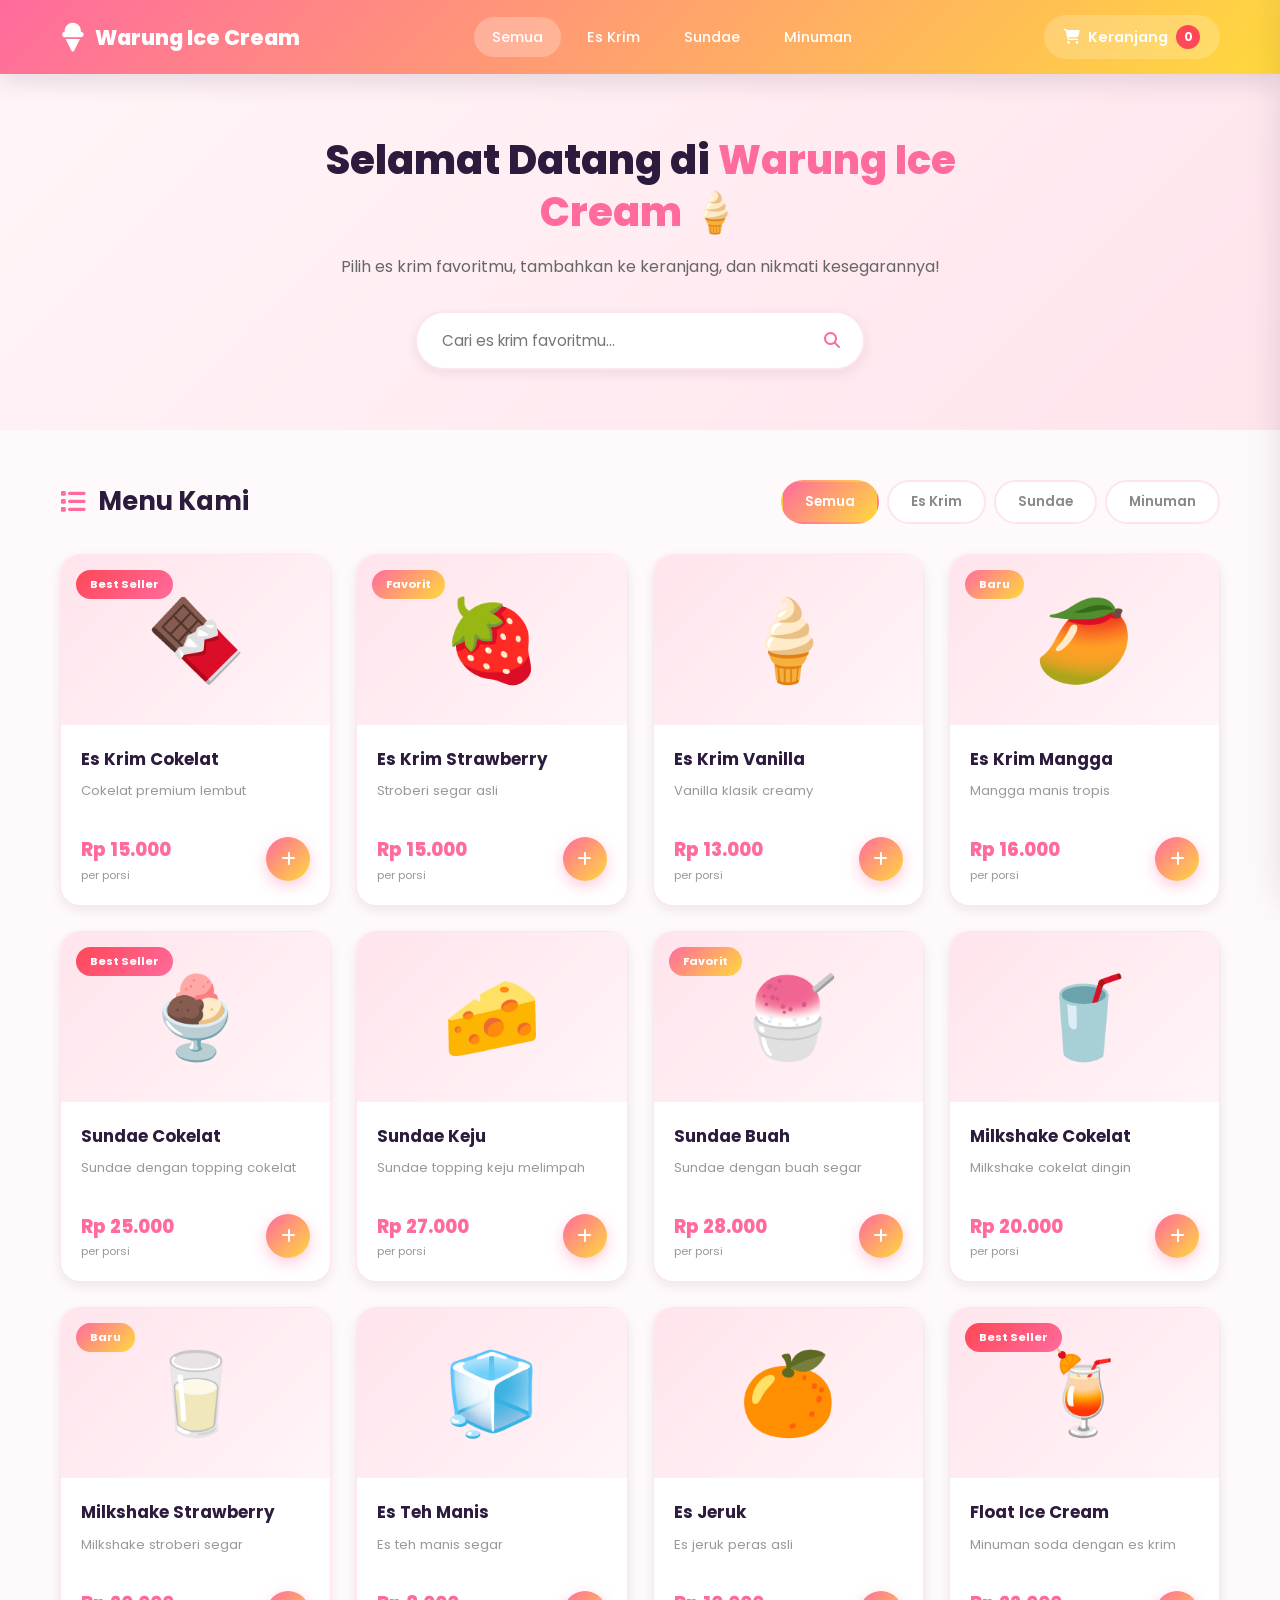
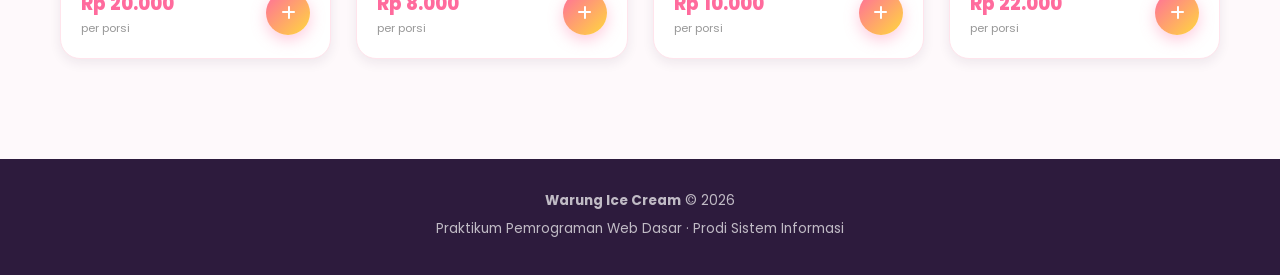
==== commit 3b80daec: "Ini web ice cream" ====
--- a/index.html
+++ b/index.html
@@ -4,7 +4,7 @@
 <head>
     <meta charset="UTF-8">
     <meta name="viewport" content="width=device-width, initial-scale=1.0">
-    <title>ÁELIÁ Beauty - Your favorite makeup</title>
+    <title>Warung Ice Cream - Es Krim Segar Setiap Hari</title>
     <script src="https://code.jquery.com/jquery-3.7.1.min.js"
         integrity="sha256-/JqT3SQfawRcv/BIHPThkBvs0OEvtFFmqPF/lYI/Cxo=" crossorigin="anonymous"></script>
     <link rel="stylesheet" href="https://cdnjs.cloudflare.com/ajax/libs/font-awesome/6.4.0/css/all.min.css">
@@ -17,13 +17,12 @@
     <!-- NAVBAR -->
     <nav class="navbar">
         <div class="nav-container">
-            <div class="logo"><i class="fas fa-wand-magic-sparkles"></i><span>ÁELIÁ Beauty</span></div>
+            <div class="logo"><i class="fas fa-ice-cream"></i><span>Warung Ice Cream</span></div>
             <div class="nav-menu" id="navMenu">
                 <a class="nav-link active" data-filter="all">Semua</a>
-                <a class="nav-link" data-filter="lip-product">Lip Product</a>
-                <a class="nav-link" data-filter="complexion">Complexion</a>
-                <a class="nav-link" data-filter="makeup-remover">Makeup Remover</a>
-                <a class="nav-link" data-filter="blush-on">Blush On</a>
+                <a class="nav-link" data-filter="es-krim">Es Krim</a>
+                <a class="nav-link" data-filter="sundae">Sundae</a>
+                <a class="nav-link" data-filter="minuman">Minuman</a>
             </div>
             <div class="cart-btn" id="cartBtn">
                 <i class="fas fa-shopping-cart"></i><span class="cart-text">Keranjang</span>
@@ -36,10 +35,10 @@
     <!-- HERO -->
     <section class="hero">
         <div class="hero-content">
-            <h1>Selamat Datang di <span>ÁELIÁ Beauty</span> 💄</h1>
-            <p>Temukan lip product, complexion, makeup remover, dan blush on favoritmu!</p>
+            <h1>Selamat Datang di <span>Warung Ice Cream</span> 🍦</h1>
+            <p>Pilih es krim favoritmu, tambahkan ke keranjang, dan nikmati kesegarannya!</p>
             <div class="search-box">
-                <input type="text" id="searchProduk" placeholder="Cari produk favoritmu...">
+                <input type="text" id="searchProduk" placeholder="Cari es krim favoritmu...">
                 <i class="fas fa-search"></i>
             </div>
         </div>
@@ -48,13 +47,12 @@
     <!-- PRODUK -->
     <section class="produk-section">
         <div class="section-header">
-            <h2><i class="fas fa-list"></i> Produk Kami</h2>
+            <h2><i class="fas fa-list"></i> Menu Kami</h2>
             <div class="filter-btns">
                 <button class="filter-btn active" data-cat="all">Semua</button>
-                <button class="filter-btn" data-cat="lip-product">Lip Product</button>
-                <button class="filter-btn" data-cat="complexion">Complexion</button>
-                <button class="filter-btn" data-cat="makeup-remover">Makeup Remover</button>
-                <button class="filter-btn" data-cat="blush-on">Blush On</button>
+                <button class="filter-btn" data-cat="es-krim">Es Krim</button>
+                <button class="filter-btn" data-cat="sundae">Sundae</button>
+                <button class="filter-btn" data-cat="minuman">Minuman</button>
             </div>
         </div>
         <div class="produk-grid" id="produkGrid"></div>
@@ -90,12 +88,12 @@
                     <div class="ringkasan" id="ringkasanPesanan"></div>
                     <div class="form-group">
                         <label for="inputNama">Nama Lengkap</label>
-                        <input type="text" id="inputNama" placeholder="Contoh: Nova  Amelia">
+                        <input type="text" id="inputNama" placeholder="Contoh: Nova Amelia">
                         <span class="error-msg" id="errNama"></span>
                     </div>
                     <div class="form-group">
                         <label for="inputAlamat">Alamat Pengiriman</label>
-                        <textarea id="inputAlamat" rows="3" placeholder="Jl. Kota Baru No. 25, Pontianak"></textarea>
+                        <textarea id="inputAlamat" rows="3" placeholder="Jl. Pangeran Natakusuma No. 10, Pontianak"></textarea>
                         <span class="error-msg" id="errAlamat"></span>
                     </div>
                     <div class="form-group">
@@ -118,11 +116,11 @@
 
     <!-- FOOTER -->
     <footer class="footer">
-        <p><strong>ÁELIÁ Beauty</strong> © 2026</p>
-        <p>Praktikum Pemrograman Web Dasar (Nova Amelia) · Prodi Sistem Informasi</p>
+        <p><strong>Warung Ice Cream</strong> © 2026</p>
+        <p>Praktikum Pemrograman Web Dasar · Prodi Sistem Informasi</p>
     </footer>
 
     <script src="script.js"></script>
 </body>
 
-</html>
+</html>
--- a/style.css
+++ b/style.css
@@ -6,22 +6,22 @@
 }
 
 :root {
-    --primary: #d4768c;
-    --primary-dark: #b95a72;
-    --secondary: #e8c4a0;
-    --accent: #c9a3a8;
-    --dark: #3a2530;
-    --light: #fdf3f0;
-    --gradient: linear-gradient(135deg, #d4768c 0%, #e8c4a0 100%);
-    --shadow-sm: 0 4px 12px rgba(58, 37, 48, .08);
-    --shadow-md: 0 8px 25px rgba(58, 37, 48, .12);
-    --shadow-lg: 0 15px 40px rgba(212, 118, 140, .25);
+    --primary: #ff6b9d;
+    --primary-dark: #e84a7f;
+    --secondary: #ffd93d;
+    --accent: #6bcbff;
+    --dark: #2d1b3d;
+    --light: #fff5f8;
+    --gradient: linear-gradient(135deg, #ff6b9d 0%, #ffd93d 100%);
+    --shadow-sm: 0 4px 12px rgba(45, 27, 61, .08);
+    --shadow-md: 0 8px 25px rgba(45, 27, 61, .12);
+    --shadow-lg: 0 15px 40px rgba(255, 107, 157, .25);
     --radius: 20px;
 }
 
 body {
     font-family: 'Poppins', sans-serif;
-    background: #fefaf8;
+    background: #fef9fb;
     color: var(--dark);
     line-height: 1.7;
     overflow-x: hidden;
@@ -119,7 +119,7 @@
 
 /* HERO */
 .hero {
-    background: linear-gradient(135deg, #fdf3f0, #f6dde0);
+    background: linear-gradient(135deg, #fff5f8, #ffe4ec);
     padding: 60px 20px;
     text-align: center;
     position: relative;
@@ -159,7 +159,7 @@
 .search-box input {
     width: 100%;
     padding: 16px 55px 16px 25px;
-    border: 2px solid #f6dde0;
+    border: 2px solid #ffe4ec;
     border-radius: 50px;
     font-family: inherit;
     font-size: .95rem;
@@ -217,7 +217,7 @@
 
 .filter-btn {
     padding: 10px 22px;
-    border: 2px solid #f6dde0;
+    border: 2px solid #ffe4ec;
     background: white;
     border-radius: 50px;
     font-size: .85rem;
@@ -248,7 +248,7 @@
     overflow: hidden;
     box-shadow: var(--shadow-sm);
     transition: all .4s cubic-bezier(.4, 0, .2, 1);
-    border: 1px solid #f6dde0;
+    border: 1px solid #ffe4ec;
     position: relative;
     animation: fadeInUp .5s ease;
 }
@@ -271,29 +271,14 @@
 }
 
 .produk-img {
-    aspect-ratio: 1 / 1;
-    background: linear-gradient(135deg, #f6dde0, #fdf3f0);
+    height: 170px;
+    background: linear-gradient(135deg, #ffe4ec, #fff5f8);
     display: flex;
     align-items: center;
     justify-content: center;
+    font-size: 5rem;
     position: relative;
     overflow: hidden;
-}
-
-.produk-img::before {
-    content: attr(data-label);
-    white-space: pre-line;
-    text-align: center;
-    font-size: .8rem;
-    color: #c9a3a8;
-}
-
-.produk-img img {
-    position: absolute;
-    inset: 0;
-    width: 100%;
-    height: 100%;
-    object-fit: cover;
 }
 
 .produk-badge {
@@ -310,7 +295,7 @@
 }
 
 .produk-badge.hot {
-    background: linear-gradient(135deg, #ff4757, #d4768c);
+    background: linear-gradient(135deg, #ff4757, #ff6b9d);
 }
 
 .produk-info {
@@ -364,7 +349,7 @@
     display: flex;
     align-items: center;
     justify-content: center;
-    box-shadow: 0 5px 15px rgba(212, 118, 140, .35);
+    box-shadow: 0 5px 15px rgba(255, 107, 157, .35);
 }
 
 .btn-add-cart:hover {
@@ -375,7 +360,7 @@
 .cart-overlay {
     position: fixed;
     inset: 0;
-    background: rgba(58, 37, 48, .5);
+    background: rgba(45, 27, 61, .5);
     z-index: 998;
     display: none;
 }
@@ -389,7 +374,7 @@
     height: 100%;
     background: white;
     z-index: 999;
-    box-shadow: -10px 0 40px rgba(58, 37, 48, .2);
+    box-shadow: -10px 0 40px rgba(45, 27, 61, .2);
     transition: right .4s cubic-bezier(.4, 0, .2, 1);
     display: flex;
     flex-direction: column;
@@ -409,6 +394,8 @@
 }
 
 .cart-header h3 {
+    color: white;
+    margin: 0;
     font-size: 1.1rem;
     display: flex;
     align-items: center;
@@ -439,6 +426,13 @@
     color: #bbb;
 }
 
+.cart-empty i {
+    font-size: 3.5rem;
+    margin-bottom: 15px;
+    color: #ffe4ec;
+    display: block;
+}
+
 .cart-item {
     display: flex;
     gap: 12px;
@@ -448,9 +442,9 @@
     margin-bottom: 12px;
     align-items: center;
 }
-/*ini sudah diganti*/
+
 .cart-item-icon {
-    overflow: hidden;
+    font-size: 2rem;
     width: 55px;
     height: 55px;
     background: white;
@@ -459,12 +453,6 @@
     align-items: center;
     justify-content: center;
     box-shadow: var(--shadow-sm);
-}
-
-.cart-item-icon img {
-    width: 100%;
-    height: 100%;
-    object-fit: cover;
 }
 
 .cart-item-info {
@@ -530,7 +518,7 @@
 .cart-footer {
     padding: 20px 25px;
     background: var(--light);
-    border-top: 2px dashed #f6dde0;
+    border-top: 2px dashed #ffe4ec;
 }
 
 .cart-total {
@@ -587,7 +575,7 @@
     justify-content: center;
     gap: 10px;
     transition: .3s;
-    box-shadow: 0 8px 20px rgba(212, 118, 140, .3);
+    box-shadow: 0 8px 20px rgba(255, 107, 157, .3);
 }
 
 .btn-checkout:disabled {
@@ -599,7 +587,7 @@
 .modal-overlay {
     position: fixed;
     inset: 0;
-    background: rgba(58, 37, 48, .6);
+    background: rgba(45, 27, 61, .6);
     z-index: 1100;
     display: none;
     align-items: center;
@@ -639,6 +627,10 @@
     padding: 22px 25px 5px;
 }
 
+.modal-footer {
+    padding: 10px 25px 25px;
+}
+
 .ringkasan {
     background: var(--light);
     border-radius: 14px;
@@ -651,6 +643,11 @@
     align-items: center;
 }
 
+.ringkasan strong {
+    color: var(--primary);
+    font-size: 1.05rem;
+}
+
 .form-group {
     margin-bottom: 16px;
 }
@@ -666,7 +663,7 @@
 .form-group textarea {
     width: 100%;
     padding: 12px 16px;
-    border: 2px solid #f6dde0;
+    border: 2px solid #ffe4ec;
     border-radius: 14px;
     font-family: inherit;
     font-size: .9rem;
@@ -737,6 +734,7 @@
 .footer p {
     font-size: .85rem;
     color: rgba(255, 255, 255, .7);
+    margin-bottom: 5px;
 }
 
 /* RESPONSIVE - Mobile */
@@ -791,6 +789,11 @@
         gap: 15px;
     }
 
+    .produk-img {
+        height: 130px;
+        font-size: 3.5rem;
+    }
+
     .produk-info {
         padding: 15px;
     }
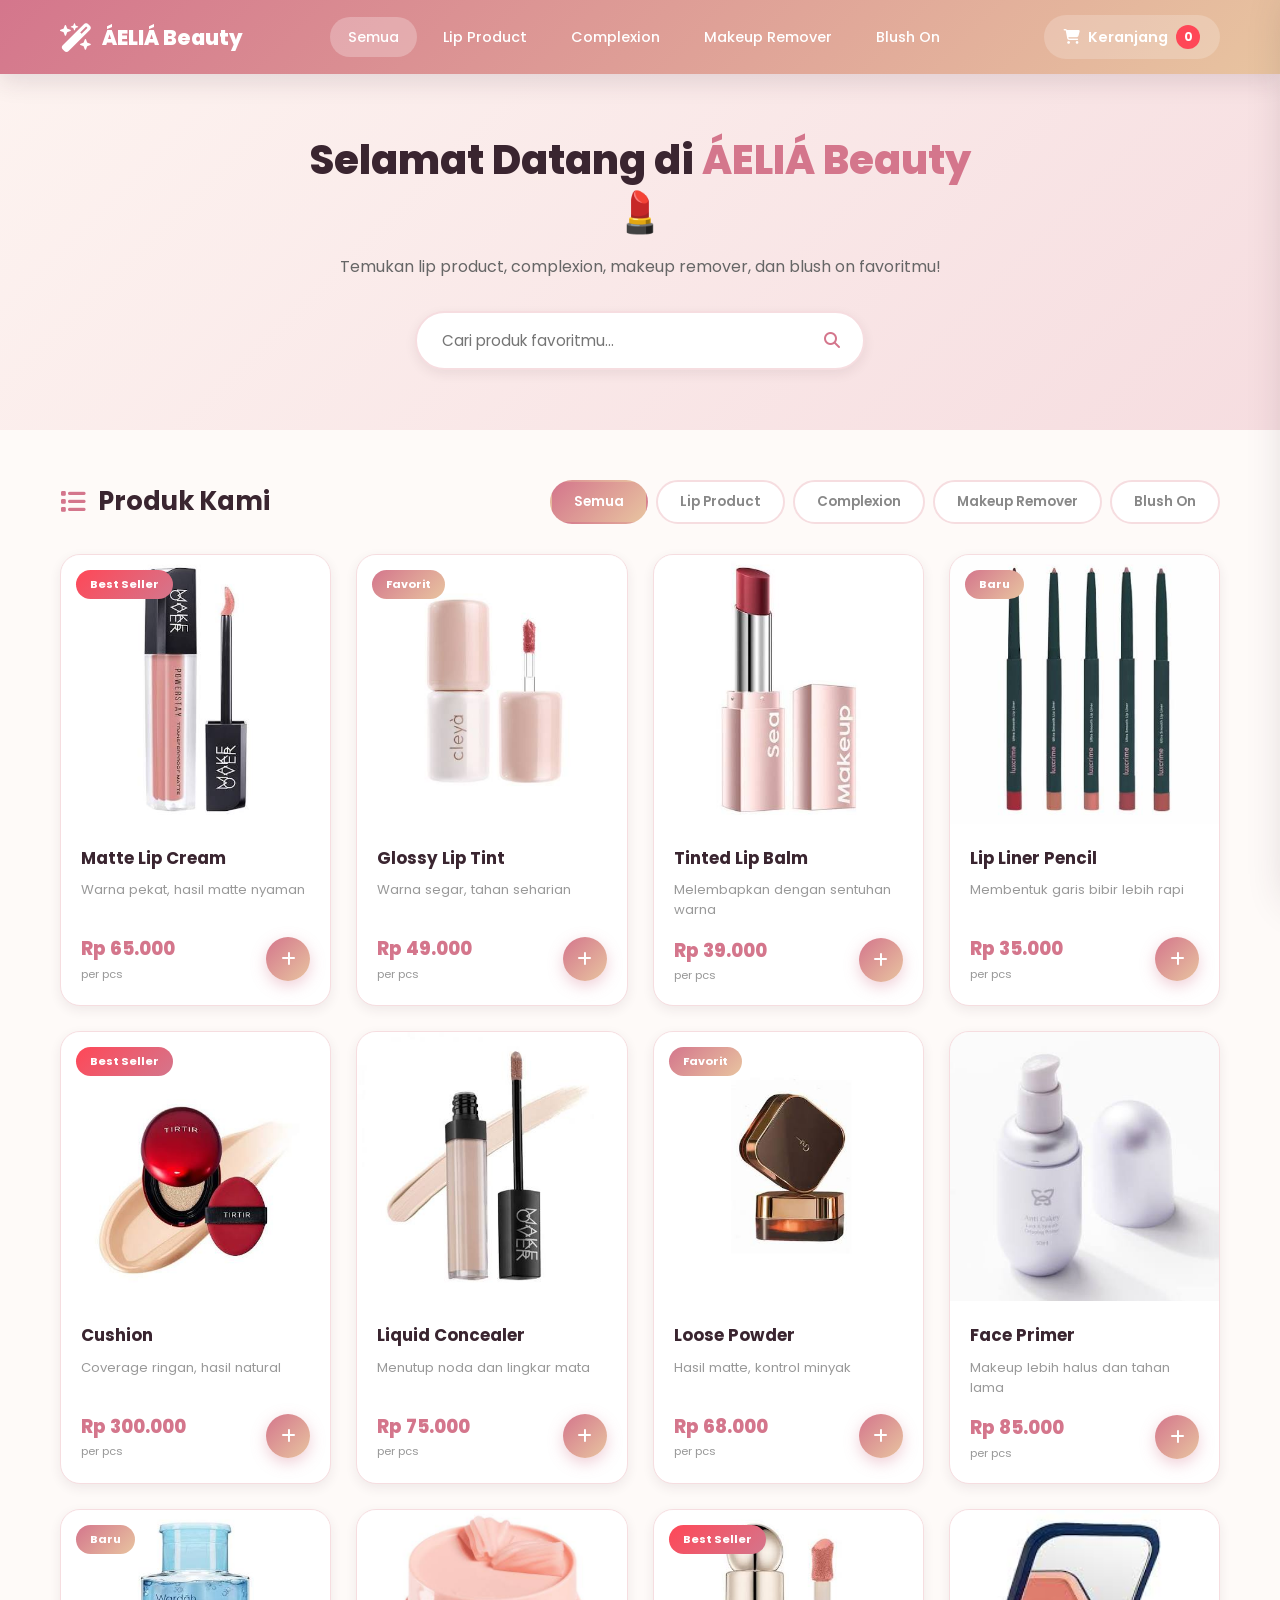
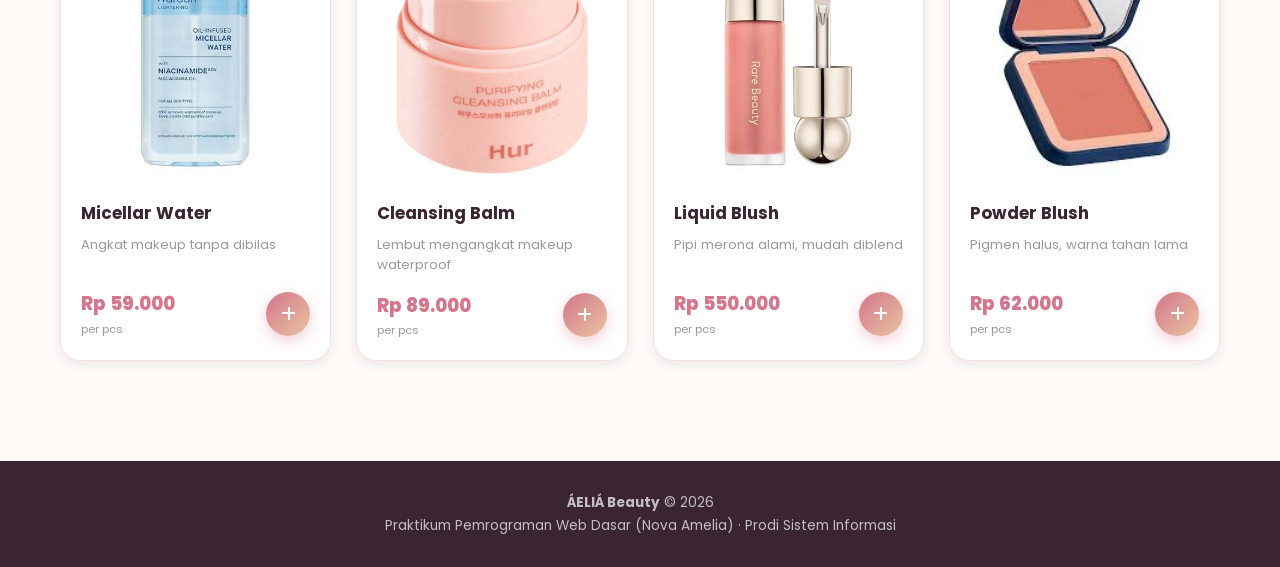
==== commit 4729593a: "ini makeup" ====
--- a/index.html
+++ b/index.html
@@ -4,7 +4,7 @@
 <head>
     <meta charset="UTF-8">
     <meta name="viewport" content="width=device-width, initial-scale=1.0">
-    <title>Warung Ice Cream - Es Krim Segar Setiap Hari</title>
+    <title>ÁELIÁ Beauty - Your favorite makeup</title>
     <script src="https://code.jquery.com/jquery-3.7.1.min.js"
         integrity="sha256-/JqT3SQfawRcv/BIHPThkBvs0OEvtFFmqPF/lYI/Cxo=" crossorigin="anonymous"></script>
     <link rel="stylesheet" href="https://cdnjs.cloudflare.com/ajax/libs/font-awesome/6.4.0/css/all.min.css">
@@ -17,12 +17,13 @@
     <!-- NAVBAR -->
     <nav class="navbar">
         <div class="nav-container">
-            <div class="logo"><i class="fas fa-ice-cream"></i><span>Warung Ice Cream</span></div>
+            <div class="logo"><i class="fas fa-wand-magic-sparkles"></i><span>ÁELIÁ Beauty</span></div>
             <div class="nav-menu" id="navMenu">
                 <a class="nav-link active" data-filter="all">Semua</a>
-                <a class="nav-link" data-filter="es-krim">Es Krim</a>
-                <a class="nav-link" data-filter="sundae">Sundae</a>
-                <a class="nav-link" data-filter="minuman">Minuman</a>
+                <a class="nav-link" data-filter="lip-product">Lip Product</a>
+                <a class="nav-link" data-filter="complexion">Complexion</a>
+                <a class="nav-link" data-filter="makeup-remover">Makeup Remover</a>
+                <a class="nav-link" data-filter="blush-on">Blush On</a>
             </div>
             <div class="cart-btn" id="cartBtn">
                 <i class="fas fa-shopping-cart"></i><span class="cart-text">Keranjang</span>
@@ -35,10 +36,10 @@
     <!-- HERO -->
     <section class="hero">
         <div class="hero-content">
-            <h1>Selamat Datang di <span>Warung Ice Cream</span> 🍦</h1>
-            <p>Pilih es krim favoritmu, tambahkan ke keranjang, dan nikmati kesegarannya!</p>
+            <h1>Selamat Datang di <span>ÁELIÁ Beauty</span> 💄</h1>
+            <p>Temukan lip product, complexion, makeup remover, dan blush on favoritmu!</p>
             <div class="search-box">
-                <input type="text" id="searchProduk" placeholder="Cari es krim favoritmu...">
+                <input type="text" id="searchProduk" placeholder="Cari produk favoritmu...">
                 <i class="fas fa-search"></i>
             </div>
         </div>
@@ -47,12 +48,13 @@
     <!-- PRODUK -->
     <section class="produk-section">
         <div class="section-header">
-            <h2><i class="fas fa-list"></i> Menu Kami</h2>
+            <h2><i class="fas fa-list"></i> Produk Kami</h2>
             <div class="filter-btns">
                 <button class="filter-btn active" data-cat="all">Semua</button>
-                <button class="filter-btn" data-cat="es-krim">Es Krim</button>
-                <button class="filter-btn" data-cat="sundae">Sundae</button>
-                <button class="filter-btn" data-cat="minuman">Minuman</button>
+                <button class="filter-btn" data-cat="lip-product">Lip Product</button>
+                <button class="filter-btn" data-cat="complexion">Complexion</button>
+                <button class="filter-btn" data-cat="makeup-remover">Makeup Remover</button>
+                <button class="filter-btn" data-cat="blush-on">Blush On</button>
             </div>
         </div>
         <div class="produk-grid" id="produkGrid"></div>
@@ -88,12 +90,12 @@
                     <div class="ringkasan" id="ringkasanPesanan"></div>
                     <div class="form-group">
                         <label for="inputNama">Nama Lengkap</label>
-                        <input type="text" id="inputNama" placeholder="Contoh: Nova Amelia">
+                        <input type="text" id="inputNama" placeholder="Contoh: Nova  Amelia">
                         <span class="error-msg" id="errNama"></span>
                     </div>
                     <div class="form-group">
                         <label for="inputAlamat">Alamat Pengiriman</label>
-                        <textarea id="inputAlamat" rows="3" placeholder="Jl. Pangeran Natakusuma No. 10, Pontianak"></textarea>
+                        <textarea id="inputAlamat" rows="3" placeholder="Jl. Kota Baru No. 25, Pontianak"></textarea>
                         <span class="error-msg" id="errAlamat"></span>
                     </div>
                     <div class="form-group">
@@ -116,8 +118,8 @@
 
     <!-- FOOTER -->
     <footer class="footer">
-        <p><strong>Warung Ice Cream</strong> © 2026</p>
-        <p>Praktikum Pemrograman Web Dasar · Prodi Sistem Informasi</p>
+        <p><strong>ÁELIÁ Beauty</strong> © 2026</p>
+        <p>Praktikum Pemrograman Web Dasar (Nova Amelia) · Prodi Sistem Informasi</p>
     </footer>
 
     <script src="script.js"></script>
--- a/style.css
+++ b/style.css
@@ -6,22 +6,22 @@
 }
 
 :root {
-    --primary: #ff6b9d;
-    --primary-dark: #e84a7f;
-    --secondary: #ffd93d;
-    --accent: #6bcbff;
-    --dark: #2d1b3d;
-    --light: #fff5f8;
-    --gradient: linear-gradient(135deg, #ff6b9d 0%, #ffd93d 100%);
-    --shadow-sm: 0 4px 12px rgba(45, 27, 61, .08);
-    --shadow-md: 0 8px 25px rgba(45, 27, 61, .12);
-    --shadow-lg: 0 15px 40px rgba(255, 107, 157, .25);
+    --primary: #d4768c;
+    --primary-dark: #b95a72;
+    --secondary: #e8c4a0;
+    --accent: #c9a3a8;
+    --dark: #3a2530;
+    --light: #fdf3f0;
+    --gradient: linear-gradient(135deg, #d4768c 0%, #e8c4a0 100%);
+    --shadow-sm: 0 4px 12px rgba(58, 37, 48, .08);
+    --shadow-md: 0 8px 25px rgba(58, 37, 48, .12);
+    --shadow-lg: 0 15px 40px rgba(212, 118, 140, .25);
     --radius: 20px;
 }
 
 body {
     font-family: 'Poppins', sans-serif;
-    background: #fef9fb;
+    background: #fefaf8;
     color: var(--dark);
     line-height: 1.7;
     overflow-x: hidden;
@@ -119,7 +119,7 @@
 
 /* HERO */
 .hero {
-    background: linear-gradient(135deg, #fff5f8, #ffe4ec);
+    background: linear-gradient(135deg, #fdf3f0, #f6dde0);
     padding: 60px 20px;
     text-align: center;
     position: relative;
@@ -159,7 +159,7 @@
 .search-box input {
     width: 100%;
     padding: 16px 55px 16px 25px;
-    border: 2px solid #ffe4ec;
+    border: 2px solid #f6dde0;
     border-radius: 50px;
     font-family: inherit;
     font-size: .95rem;
@@ -217,7 +217,7 @@
 
 .filter-btn {
     padding: 10px 22px;
-    border: 2px solid #ffe4ec;
+    border: 2px solid #f6dde0;
     background: white;
     border-radius: 50px;
     font-size: .85rem;
@@ -248,7 +248,7 @@
     overflow: hidden;
     box-shadow: var(--shadow-sm);
     transition: all .4s cubic-bezier(.4, 0, .2, 1);
-    border: 1px solid #ffe4ec;
+    border: 1px solid #f6dde0;
     position: relative;
     animation: fadeInUp .5s ease;
 }
@@ -271,14 +271,29 @@
 }
 
 .produk-img {
-    height: 170px;
-    background: linear-gradient(135deg, #ffe4ec, #fff5f8);
+    aspect-ratio: 1 / 1;
+    background: linear-gradient(135deg, #f6dde0, #fdf3f0);
     display: flex;
     align-items: center;
     justify-content: center;
-    font-size: 5rem;
     position: relative;
     overflow: hidden;
+}
+
+.produk-img::before {
+    content: attr(data-label);
+    white-space: pre-line;
+    text-align: center;
+    font-size: .8rem;
+    color: #c9a3a8;
+}
+
+.produk-img img {
+    position: absolute;
+    inset: 0;
+    width: 100%;
+    height: 100%;
+    object-fit: cover;
 }
 
 .produk-badge {
@@ -295,7 +310,7 @@
 }
 
 .produk-badge.hot {
-    background: linear-gradient(135deg, #ff4757, #ff6b9d);
+    background: linear-gradient(135deg, #ff4757, #d4768c);
 }
 
 .produk-info {
@@ -349,7 +364,7 @@
     display: flex;
     align-items: center;
     justify-content: center;
-    box-shadow: 0 5px 15px rgba(255, 107, 157, .35);
+    box-shadow: 0 5px 15px rgba(212, 118, 140, .35);
 }
 
 .btn-add-cart:hover {
@@ -360,7 +375,7 @@
 .cart-overlay {
     position: fixed;
     inset: 0;
-    background: rgba(45, 27, 61, .5);
+    background: rgba(58, 37, 48, .5);
     z-index: 998;
     display: none;
 }
@@ -374,7 +389,7 @@
     height: 100%;
     background: white;
     z-index: 999;
-    box-shadow: -10px 0 40px rgba(45, 27, 61, .2);
+    box-shadow: -10px 0 40px rgba(58, 37, 48, .2);
     transition: right .4s cubic-bezier(.4, 0, .2, 1);
     display: flex;
     flex-direction: column;
@@ -394,8 +409,6 @@
 }
 
 .cart-header h3 {
-    color: white;
-    margin: 0;
     font-size: 1.1rem;
     display: flex;
     align-items: center;
@@ -426,13 +439,6 @@
     color: #bbb;
 }
 
-.cart-empty i {
-    font-size: 3.5rem;
-    margin-bottom: 15px;
-    color: #ffe4ec;
-    display: block;
-}
-
 .cart-item {
     display: flex;
     gap: 12px;
@@ -444,7 +450,7 @@
 }
 
 .cart-item-icon {
-    font-size: 2rem;
+    overflow: hidden;
     width: 55px;
     height: 55px;
     background: white;
@@ -453,6 +459,12 @@
     align-items: center;
     justify-content: center;
     box-shadow: var(--shadow-sm);
+}
+
+.cart-item-icon img {
+    width: 100%;
+    height: 100%;
+    object-fit: cover;
 }
 
 .cart-item-info {
@@ -518,7 +530,7 @@
 .cart-footer {
     padding: 20px 25px;
     background: var(--light);
-    border-top: 2px dashed #ffe4ec;
+    border-top: 2px dashed #f6dde0;
 }
 
 .cart-total {
@@ -575,7 +587,7 @@
     justify-content: center;
     gap: 10px;
     transition: .3s;
-    box-shadow: 0 8px 20px rgba(255, 107, 157, .3);
+    box-shadow: 0 8px 20px rgba(212, 118, 140, .3);
 }
 
 .btn-checkout:disabled {
@@ -587,7 +599,7 @@
 .modal-overlay {
     position: fixed;
     inset: 0;
-    background: rgba(45, 27, 61, .6);
+    background: rgba(58, 37, 48, .6);
     z-index: 1100;
     display: none;
     align-items: center;
@@ -627,10 +639,6 @@
     padding: 22px 25px 5px;
 }
 
-.modal-footer {
-    padding: 10px 25px 25px;
-}
-
 .ringkasan {
     background: var(--light);
     border-radius: 14px;
@@ -643,11 +651,6 @@
     align-items: center;
 }
 
-.ringkasan strong {
-    color: var(--primary);
-    font-size: 1.05rem;
-}
-
 .form-group {
     margin-bottom: 16px;
 }
@@ -663,7 +666,7 @@
 .form-group textarea {
     width: 100%;
     padding: 12px 16px;
-    border: 2px solid #ffe4ec;
+    border: 2px solid #f6dde0;
     border-radius: 14px;
     font-family: inherit;
     font-size: .9rem;
@@ -734,7 +737,6 @@
 .footer p {
     font-size: .85rem;
     color: rgba(255, 255, 255, .7);
-    margin-bottom: 5px;
 }
 
 /* RESPONSIVE - Mobile */
@@ -789,11 +791,6 @@
         gap: 15px;
     }
 
-    .produk-img {
-        height: 130px;
-        font-size: 3.5rem;
-    }
-
     .produk-info {
         padding: 15px;
     }
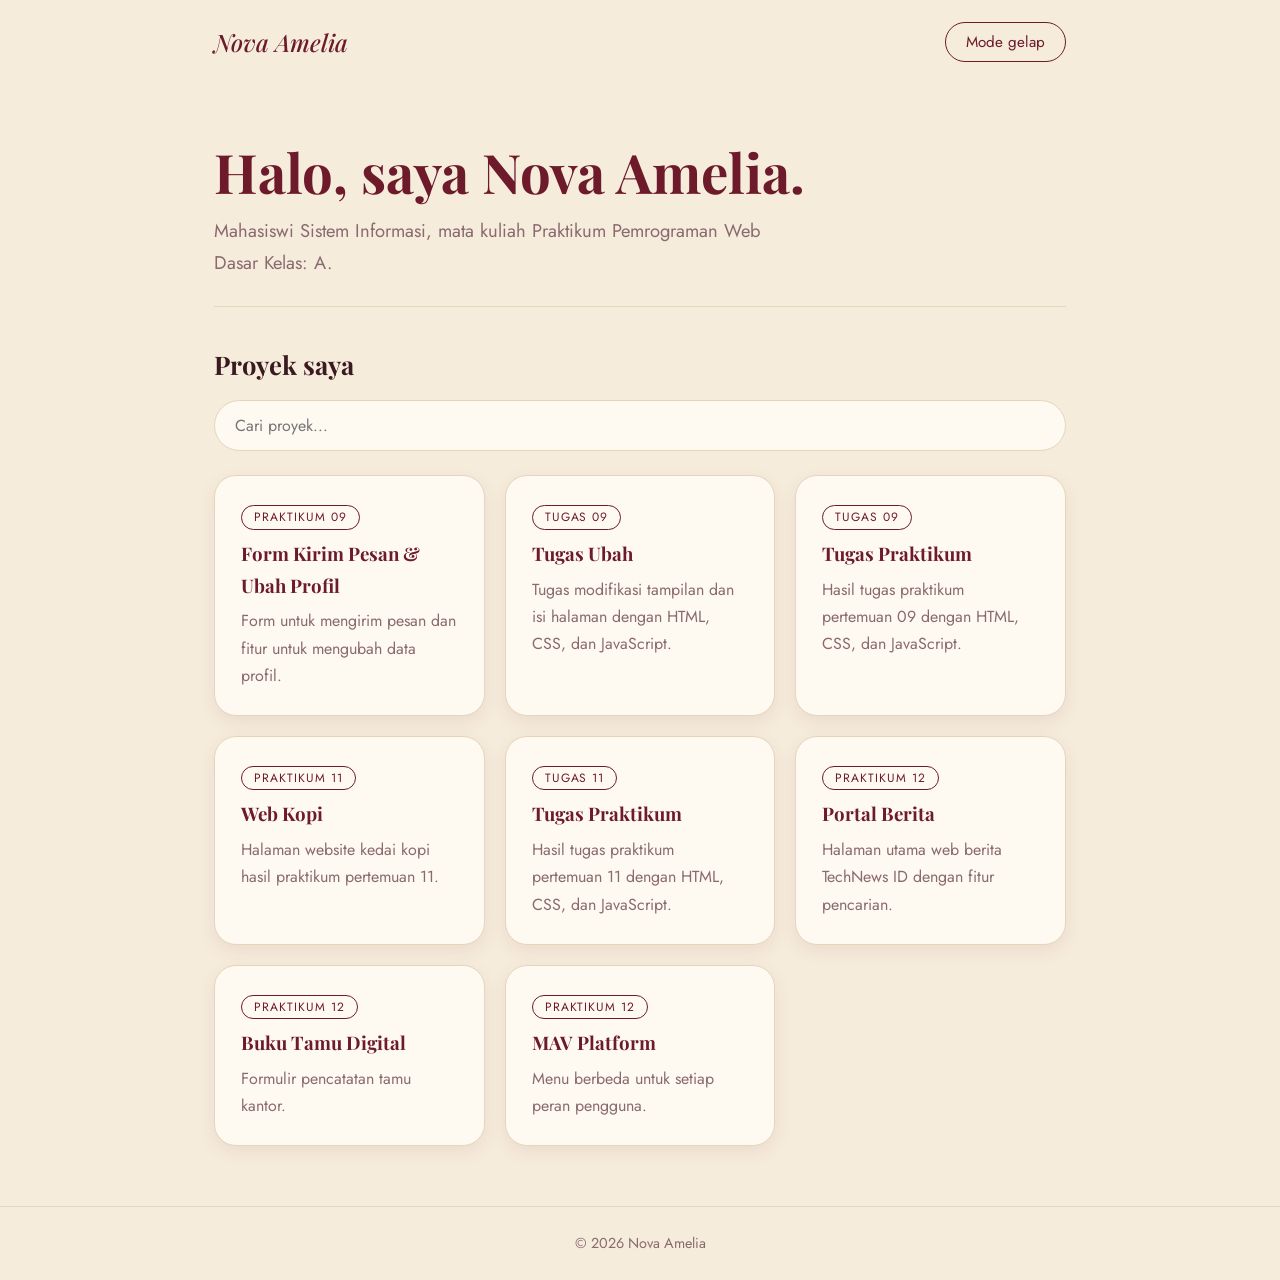
==== commit 1c02ff27: "portal proyek" ====
--- a/index.html
+++ b/index.html
@@ -1,128 +1,341 @@
 <!DOCTYPE html>
 <html lang="id">
-
 <head>
     <meta charset="UTF-8">
-    <meta name="viewport" content="width=device-width, initial-scale=1.0">
-    <title>ÁELIÁ Beauty - Your favorite makeup</title>
-    <script src="https://code.jquery.com/jquery-3.7.1.min.js"
-        integrity="sha256-/JqT3SQfawRcv/BIHPThkBvs0OEvtFFmqPF/lYI/Cxo=" crossorigin="anonymous"></script>
-    <link rel="stylesheet" href="https://cdnjs.cloudflare.com/ajax/libs/font-awesome/6.4.0/css/all.min.css">
-    <link href="https://fonts.googleapis.com/css2?family=Poppins:wght@300;400;500;600;700;800&display=swap"
-        rel="stylesheet">
-    <link rel="stylesheet" href="style.css">
+    <meta name="viewport" content="width=device-width, initial-scale=1">
+    <title>Portofolio Nova Amelia</title>
+    <link href="https://fonts.googleapis.com/css2?family=Jost:wght@300;400;500;600&family=Playfair+Display:ital,wght@0,500;0,700;1,500&display=swap" rel="stylesheet">
+    <!-- CSS disatukan di sini (tidak perlu file style.css) -->
+    <style>
+        /* ===== 1. Warna =====
+           Variabel CSS: ubah warna cukup di sini saja. */
+        :root {
+            --latar: #f6ecdc;        /* cream */
+            --kartu: #fffaf1;        /* cream terang */
+            --teks: #3a1a20;         /* maroon sangat tua */
+            --teks-pudar: #8a6a6f;
+            --aksen: #6d1a2b;        /* maroon */
+            --garis: #e6d5bb;
+        }
+
+        /* Saat body diberi class "gelap" oleh JavaScript, warna berganti */
+        body.gelap {
+            --latar: #1c0f13;
+            --kartu: #2a171c;
+            --teks: #f3e6d3;
+            --teks-pudar: #b99ba0;
+            --aksen: #e09aab;
+            --garis: #43262d;
+        }
+
+        /* ===== 2. Dasar halaman ===== */
+        * {
+            box-sizing: border-box;
+        }
+
+        body {
+            margin: 0;
+            font-family: 'Jost', Arial, sans-serif;
+            line-height: 1.7;
+            background: var(--latar);
+            color: var(--teks);
+            transition: background .3s, color .3s;
+        }
+
+        h1, h2, h3 {
+            font-family: 'Playfair Display', Georgia, serif;
+        }
+
+        /* ===== 3. Bagian atas ===== */
+        .header {
+            display: flex;
+            justify-content: space-between;
+            align-items: center;
+            max-width: 900px;
+            margin: 0 auto;
+            padding: 22px 24px;
+        }
+
+        .logo {
+            margin: 0;
+            font-style: italic;
+            font-weight: 500;
+            color: var(--aksen);
+        }
+
+        #tombol-tema {
+            padding: 8px 20px;
+            border: 1.5px solid var(--aksen);
+            border-radius: 999px;
+            background: transparent;
+            color: var(--aksen);
+            font-family: inherit;
+            font-size: .95rem;
+            cursor: pointer;
+            transition: background .2s, color .2s;
+        }
+
+        #tombol-tema:hover {
+            background: var(--aksen);
+            color: var(--kartu);
+        }
+
+        /* ===== 4. Isi halaman ===== */
+        .isi {
+            max-width: 900px;
+            margin: 0 auto;
+            padding: 0 24px 60px;
+        }
+
+        .perkenalan {
+            padding: 56px 0 28px;
+            border-bottom: 1px solid var(--garis);
+            margin-bottom: 36px;
+        }
+
+        .perkenalan h1 {
+            font-size: clamp(2.2rem, 6vw, 3.4rem);
+            line-height: 1.15;
+            font-weight: 700;
+            color: var(--aksen);
+            margin: 0 0 12px;
+        }
+
+        .perkenalan p {
+            color: var(--teks-pudar);
+            font-size: 1.15rem;
+            max-width: 560px;
+            margin: 0;
+        }
+
+        .judul-bagian {
+            font-size: 1.6rem;
+            margin: 0 0 14px;
+        }
+
+        /* ===== 5. Pencarian ===== */
+        #cari {
+            width: 100%;
+            padding: 13px 20px;
+            margin: 0 0 24px;
+            border: 1px solid var(--garis);
+            border-radius: 999px;
+            font-family: inherit;
+            font-size: 1rem;
+            background: var(--kartu);
+            color: var(--teks);
+        }
+
+        #cari:focus {
+            outline: 2px solid var(--aksen);
+            outline-offset: 2px;
+        }
+
+        /* ===== 6. Kartu proyek ===== */
+        .daftar-proyek {
+            display: grid;
+            grid-template-columns: repeat(auto-fill, minmax(250px, 1fr));
+            gap: 20px;
+        }
+
+        .kartu {
+            display: block;
+            padding: 26px;
+            background: var(--kartu);
+            border: 1px solid var(--garis);
+            border-radius: 22px;
+            box-shadow: 0 6px 18px rgba(109, 26, 43, 0.08);
+            color: inherit;
+            text-decoration: none;
+            transition: transform 0.2s, border-color 0.2s;
+        }
+
+        .kartu:hover,
+        .kartu:focus-visible {
+            transform: translateY(-4px);
+            border-color: var(--aksen);
+        }
+
+        .kartu .label {
+            display: inline-block;
+            margin-bottom: 8px;
+            padding: 1px 12px;
+            border: 1px solid var(--aksen);
+            border-radius: 999px;
+            color: var(--aksen);
+            font-size: .75rem;
+            letter-spacing: .08em;
+            text-transform: uppercase;
+        }
+
+        .kartu h3 {
+            margin: 0 0 6px;
+            color: var(--aksen);
+        }
+
+        .kartu p {
+            margin: 0;
+            color: var(--teks-pudar);
+        }
+
+        /* Pesan "tidak ditemukan" disembunyikan dulu */
+        .pesan-kosong {
+            display: none;
+            color: var(--teks-pudar);
+        }
+
+        /* ===== 7. Bagian bawah ===== */
+        .kaki {
+            text-align: center;
+            padding: 24px;
+            color: var(--teks-pudar);
+            font-size: .9rem;
+            border-top: 1px solid var(--garis);
+        }
+    </style>
 </head>
-
 <body>
-    <!-- NAVBAR -->
-    <nav class="navbar">
-        <div class="nav-container">
-            <div class="logo"><i class="fas fa-wand-magic-sparkles"></i><span>ÁELIÁ Beauty</span></div>
-            <div class="nav-menu" id="navMenu">
-                <a class="nav-link active" data-filter="all">Semua</a>
-                <a class="nav-link" data-filter="lip-product">Lip Product</a>
-                <a class="nav-link" data-filter="complexion">Complexion</a>
-                <a class="nav-link" data-filter="makeup-remover">Makeup Remover</a>
-                <a class="nav-link" data-filter="blush-on">Blush On</a>
-            </div>
-            <div class="cart-btn" id="cartBtn">
-                <i class="fas fa-shopping-cart"></i><span class="cart-text">Keranjang</span>
-                <span class="cart-badge" id="cartBadge">0</span>
-            </div>
-            <div class="hamburger" id="hamburger"><i class="fas fa-bars"></i></div>
-        </div>
-    </nav>
-
-    <!-- HERO -->
-    <section class="hero">
-        <div class="hero-content">
-            <h1>Selamat Datang di <span>ÁELIÁ Beauty</span> 💄</h1>
-            <p>Temukan lip product, complexion, makeup remover, dan blush on favoritmu!</p>
-            <div class="search-box">
-                <input type="text" id="searchProduk" placeholder="Cari produk favoritmu...">
-                <i class="fas fa-search"></i>
-            </div>
-        </div>
-    </section>
-
-    <!-- PRODUK -->
-    <section class="produk-section">
-        <div class="section-header">
-            <h2><i class="fas fa-list"></i> Produk Kami</h2>
-            <div class="filter-btns">
-                <button class="filter-btn active" data-cat="all">Semua</button>
-                <button class="filter-btn" data-cat="lip-product">Lip Product</button>
-                <button class="filter-btn" data-cat="complexion">Complexion</button>
-                <button class="filter-btn" data-cat="makeup-remover">Makeup Remover</button>
-                <button class="filter-btn" data-cat="blush-on">Blush On</button>
-            </div>
-        </div>
-        <div class="produk-grid" id="produkGrid"></div>
-    </section>
-
-    <!-- CART SIDEBAR -->
-    <div class="cart-overlay" id="cartOverlay"></div>
-    <aside class="cart-sidebar" id="cartSidebar">
-        <div class="cart-header">
-            <h3><i class="fas fa-shopping-bag"></i> Keranjang Belanja</h3>
-            <button class="cart-close" id="cartClose"><i class="fas fa-times"></i></button>
-        </div>
-        <div class="cart-items" id="cartItems"></div>
-        <div class="cart-footer">
-            <div class="diskon-info" id="diskonInfo"></div>
-            <div class="cart-total">
-                <span>Total:</span>
-                <span class="total-price" id="cartTotal">Rp 0</span>
-            </div>
-            <button class="btn-checkout" id="btnCheckout"><i class="fas fa-check-circle"></i> Checkout Sekarang</button>
-        </div>
-    </aside>
-
-    <!-- MODAL FORM PEMBELI (Latihan 3) -->
-    <div class="modal-overlay" id="modalOverlay">
-        <div class="modal" role="dialog" aria-modal="true">
-            <div class="modal-header">
-                <h3><i class="fas fa-user-edit"></i> Data Pembeli</h3>
-                <button class="cart-close" id="modalClose" type="button"><i class="fas fa-times"></i></button>
-            </div>
-            <form id="formPembeli" novalidate>
-                <div class="modal-body">
-                    <div class="ringkasan" id="ringkasanPesanan"></div>
-                    <div class="form-group">
-                        <label for="inputNama">Nama Lengkap</label>
-                        <input type="text" id="inputNama" placeholder="Contoh: Nova  Amelia">
-                        <span class="error-msg" id="errNama"></span>
-                    </div>
-                    <div class="form-group">
-                        <label for="inputAlamat">Alamat Pengiriman</label>
-                        <textarea id="inputAlamat" rows="3" placeholder="Jl. Kota Baru No. 25, Pontianak"></textarea>
-                        <span class="error-msg" id="errAlamat"></span>
-                    </div>
-                    <div class="form-group">
-                        <label for="inputHp">No. HP</label>
-                        <input type="tel" id="inputHp" placeholder="08xxxxxxxxxx">
-                        <span class="error-msg" id="errHp"></span>
-                    </div>
-                </div>
-                <div class="modal-footer">
-                    <button type="submit" class="btn-checkout" id="btnKonfirmasi"><i class="fas fa-check-circle"></i>
-                        Konfirmasi Pesanan</button>
-                </div>
-            </form>
-        </div>
-    </div>
-
-    <!-- TOAST -->
-    <div class="toast" id="toast"><i class="fas fa-check-circle"></i><span id="toastMsg">Produk ditambahkan!</span>
-    </div>
-
-    <!-- FOOTER -->
-    <footer class="footer">
-        <p><strong>ÁELIÁ Beauty</strong> © 2026</p>
-        <p>Praktikum Pemrograman Web Dasar (Nova Amelia) · Prodi Sistem Informasi</p>
-    </footer>
-
-    <script src="script.js"></script>
+
+    <!-- ===== Bagian atas ===== -->
+    <header class="header">
+        <h2 class="logo">Nova Amelia</h2>
+        <button id="tombol-tema">Mode gelap</button>
+    </header>
+
+    <main class="isi">
+
+        <!-- ===== Perkenalan ===== -->
+        <section class="perkenalan">
+            <h1>Halo, saya Nova Amelia.</h1>
+            <p>Mahasiswi Sistem Informasi, mata kuliah Praktikum Pemrograman Web Dasar Kelas: A.</p>
+        </section>
+
+        <!-- ===== Daftar proyek ===== -->
+        <h2 class="judul-bagian">Proyek saya</h2>
+
+        <!-- Kotak pencarian (dipakai oleh script.js) -->
+        <input type="text" id="cari" placeholder="Cari proyek...">
+
+        <section class="daftar-proyek">
+            <!-- Satu kartu = satu proyek. Format tiap kartu sama: label, judul, deskripsi.
+                 href mengarah ke file di dalam folder proyek (sesuai struktur repo). -->
+            <a class="kartu" href="09-Praktikum/index.html">
+                <span class="label">Praktikum 09</span>
+                <h3>Form Kirim Pesan &amp; Ubah Profil</h3>
+                <p>Form untuk mengirim pesan dan fitur untuk mengubah data profil.</p>
+            </a>
+
+            <a class="kartu" href="09-TgsUbah/index.html">
+                <span class="label">Tugas 09</span>
+                <h3>Tugas Ubah</h3>
+                <p>Tugas modifikasi tampilan dan isi halaman dengan HTML, CSS, dan JavaScript.</p>
+            </a>
+
+            <a class="kartu" href="09-TugasPraktikum/index.html">
+                <span class="label">Tugas 09</span>
+                <h3>Tugas Praktikum</h3>
+                <p>Hasil tugas praktikum pertemuan 09 dengan HTML, CSS, dan JavaScript.</p>
+            </a>
+
+            <a class="kartu" href="11-Praktikum/WebKopi.html">
+                <span class="label">Praktikum 11</span>
+                <h3>Web Kopi</h3>
+                <p>Halaman website kedai kopi hasil praktikum pertemuan 11.</p>
+            </a>
+
+            <a class="kartu" href="11-TgsPraktikum/index.html">
+                <span class="label">Tugas 11</span>
+                <h3>Tugas Praktikum</h3>
+                <p>Hasil tugas praktikum pertemuan 11 dengan HTML, CSS, dan JavaScript.</p>
+            </a>
+
+            <a class="kartu" href="12-Praktikum/portalberita.html">
+                <span class="label">Praktikum 12</span>
+                <h3>Portal Berita</h3>
+                <p>Halaman utama web berita TechNews ID dengan fitur pencarian.</p>
+            </a>
+
+            <a class="kartu" href="buku-tamu-digital/index.html">
+                <span class="label">Praktikum 12</span>
+                <h3>Buku Tamu Digital</h3>
+                <p>Formulir pencatatan tamu kantor.</p>
+            </a>
+
+            <a class="kartu" href="mav-platform/index.html">
+                <span class="label">Praktikum 12</span>
+                <h3>MAV Platform</h3>
+                <p>Menu berbeda untuk setiap peran pengguna.</p>
+            </a>
+
+            <!-- Folder "indek": sesuaikan href dan isinya, lalu hapus tanda komentar.
+            <a class="kartu" href="indek/index.html">
+                <span class="label">Proyek</span>
+                <h3>Judul Proyek</h3>
+                <p>Deskripsi singkat proyek.</p>
+            </a>
+            -->
+
+            <!-- Mau menambah proyek? Salin satu blok <a class="kartu"> di atas,
+                 lalu ubah label, href, judul, dan deskripsinya. -->
+        </section>
+
+        <p id="pesan-kosong" class="pesan-kosong">Proyek tidak ditemukan.</p>
+    </main>
+
+    <footer class="kaki">&copy; 2026 Nova Amelia</footer>
+
+    <!-- JavaScript disatukan di sini (tidak perlu file script.js), letakkan paling bawah -->
+    <script>
+        // ===== 1. Mode gelap / terang =====
+        // Ambil tombol dari HTML berdasarkan id-nya
+        const tombolTema = document.getElementById("tombol-tema");
+
+        // Fungsi untuk menerapkan tema, sekaligus mengubah tulisan tombol
+        function terapkanTema(gelap) {
+            document.body.classList.toggle("gelap", gelap);
+            tombolTema.textContent = gelap ? "Mode terang" : "Mode gelap";
+        }
+
+        // Saat halaman dibuka, pakai tema yang tersimpan (supaya sama dengan halaman proyek)
+        try {
+            terapkanTema(localStorage.getItem("tema") === "gelap");
+        } catch (e) { /* abaikan jika penyimpanan tidak tersedia */ }
+
+        // Saat tombol diklik, tambah/hapus class "gelap" pada <body>
+        tombolTema.addEventListener("click", function () {
+            const gelap = !document.body.classList.contains("gelap");
+            terapkanTema(gelap);
+            try { localStorage.setItem("tema", gelap ? "gelap" : "terang"); } catch (e) {}
+        });
+
+        // ===== 2. Pencarian proyek =====
+        const kotakCari = document.getElementById("cari");
+        const semuaKartu = document.querySelectorAll(".kartu");
+        const pesanKosong = document.getElementById("pesan-kosong");
+
+        // Dijalankan setiap kali pengguna mengetik di kotak pencarian
+        kotakCari.addEventListener("input", function () {
+            const kataKunci = kotakCari.value.toLowerCase();
+            let adaYangCocok = false;
+
+            // Periksa kartu satu per satu
+            semuaKartu.forEach(function (kartu) {
+                const isiKartu = kartu.textContent.toLowerCase();
+                if (isiKartu.includes(kataKunci)) {
+                    kartu.style.display = "block";   // tampilkan
+                    adaYangCocok = true;
+                } else {
+                    kartu.style.display = "none";    // sembunyikan
+                }
+            });
+
+            // Tampilkan pesan jika tidak ada kartu yang cocok
+            if (adaYangCocok) {
+                pesanKosong.style.display = "none";
+            } else {
+                pesanKosong.style.display = "block";
+            }
+        });
+    </script>
 </body>
-
 </html>
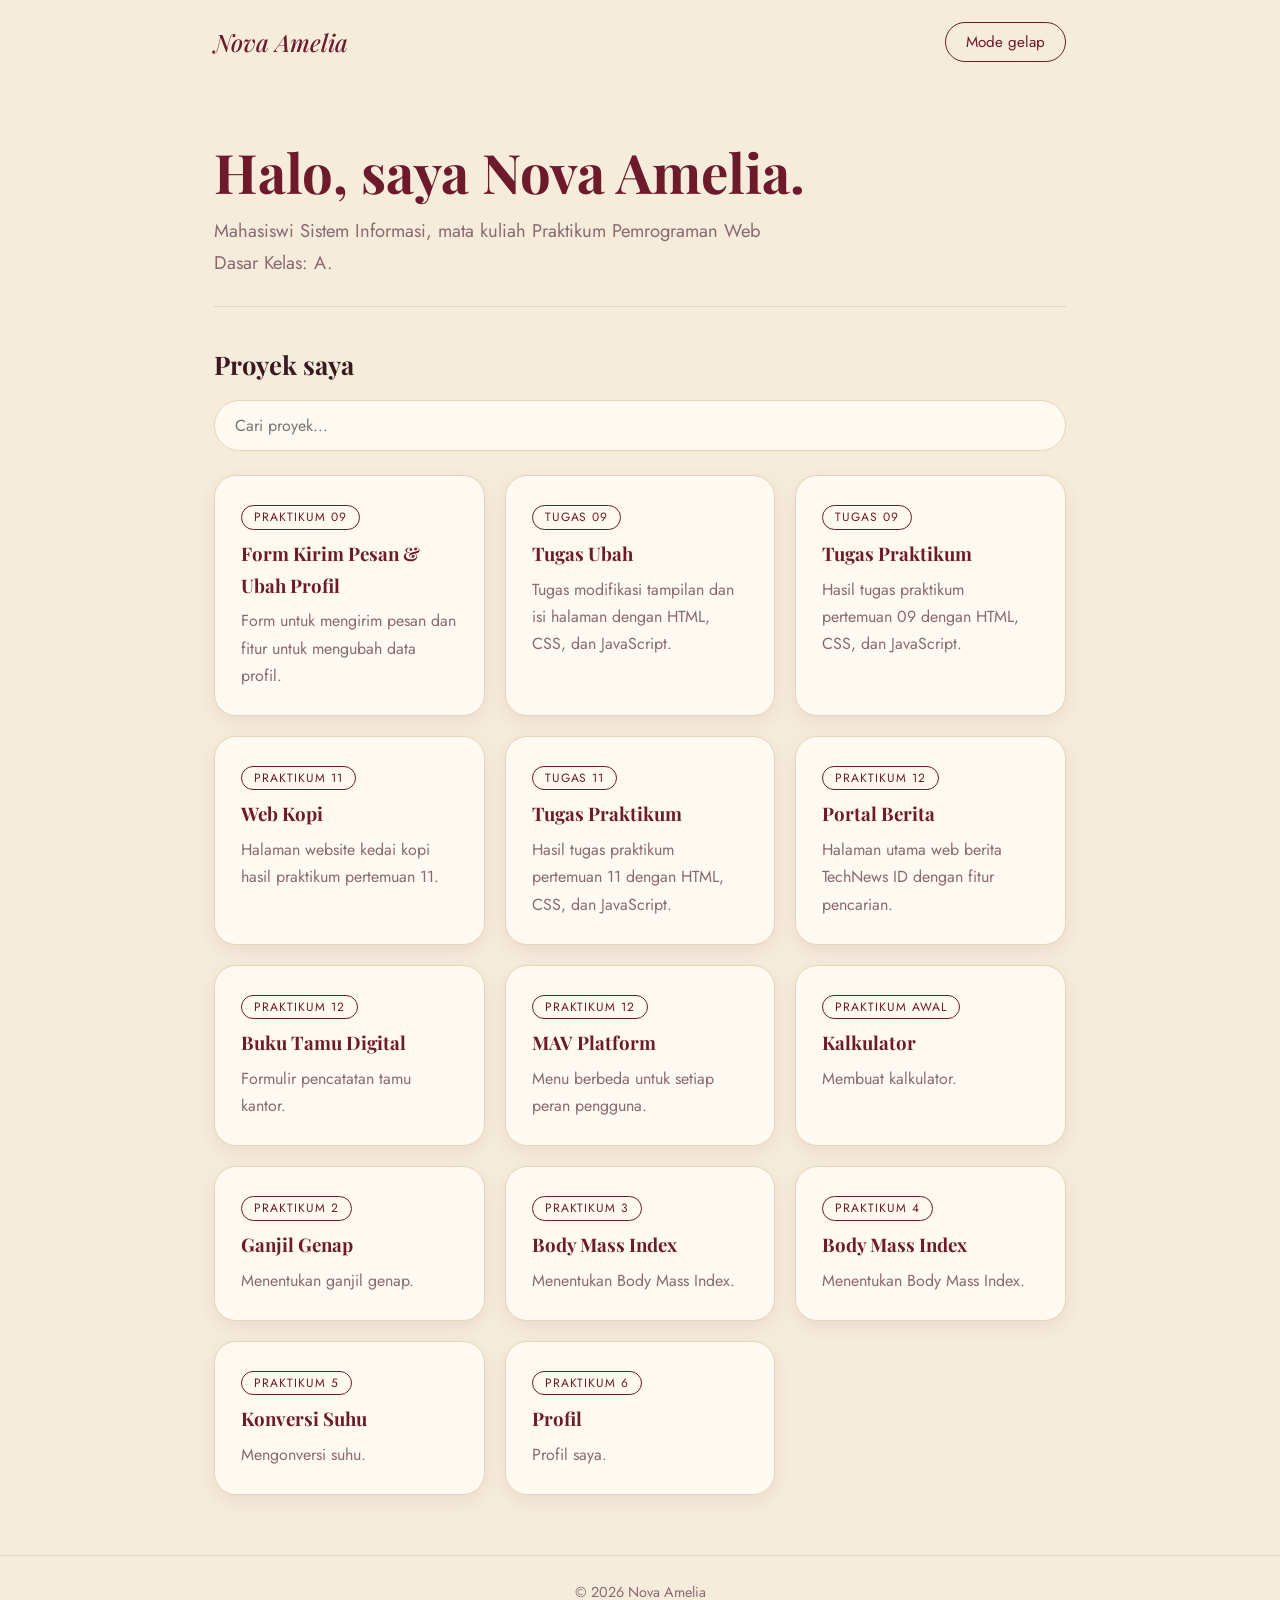
==== commit 286cec78: "Tugas sebelum UTS" ====
--- a/index.html
+++ b/index.html
@@ -266,7 +266,42 @@
                 <h3>MAV Platform</h3>
                 <p>Menu berbeda untuk setiap peran pengguna.</p>
             </a>
-
+            
+            <a class="kartu" href="1-Kalkulator.html">
+                <span class="label">Praktikum Awal</span>
+                <h3>Kalkulator</h3>
+                <p>Membuat kalkulator.</p>
+            </a>
+
+            <a class="kartu" href="2-GanjilGenap.html">
+                <span class="label">Praktikum 2</span>
+                <h3>Ganjil Genap</h3>
+                <p>Menentukan ganjil genap.</p>
+            </a>
+
+            <a class="kartu" href="Kalkulator_BMI.html">
+                <span class="label">Praktikum 3</span>
+                <h3>Body Mass Index</h3>
+                <p>Menentukan Body Mass Index.</p>
+            </a>
+            
+            <a class="kartu" href="Konversi_Nilai_Mahasiswa.html">
+                <span class="label">Praktikum 4</span>
+                <h3>Body Mass Index</h3>
+                <p>Menentukan Body Mass Index.</p>
+            </a>
+
+            <a class="kartu" href="Konversi_Suhu.html">
+                <span class="label">Praktikum 5</span>
+                <h3>Konversi Suhu</h3>
+                <p>Mengonversi suhu.</p>
+            </a>
+
+            <a class="kartu" href="Profil/index.php">
+                <span class="label">Praktikum 6</span>
+                <h3>Profil</h3>
+                <p>Profil saya.</p>
+            </a>
             <!-- Folder "indek": sesuaikan href dan isinya, lalu hapus tanda komentar.
             <a class="kartu" href="indek/index.html">
                 <span class="label">Proyek</span>
@@ -313,7 +348,7 @@
         const semuaKartu = document.querySelectorAll(".kartu");
         const pesanKosong = document.getElementById("pesan-kosong");
 
-        // Dijalankan setiap kali pengguna mengetik di kotak pencarian
+        // Dijalankan setiap kali pengguna ketik di kotak pencarian
         kotakCari.addEventListener("input", function () {
             const kataKunci = kotakCari.value.toLowerCase();
             let adaYangCocok = false;
